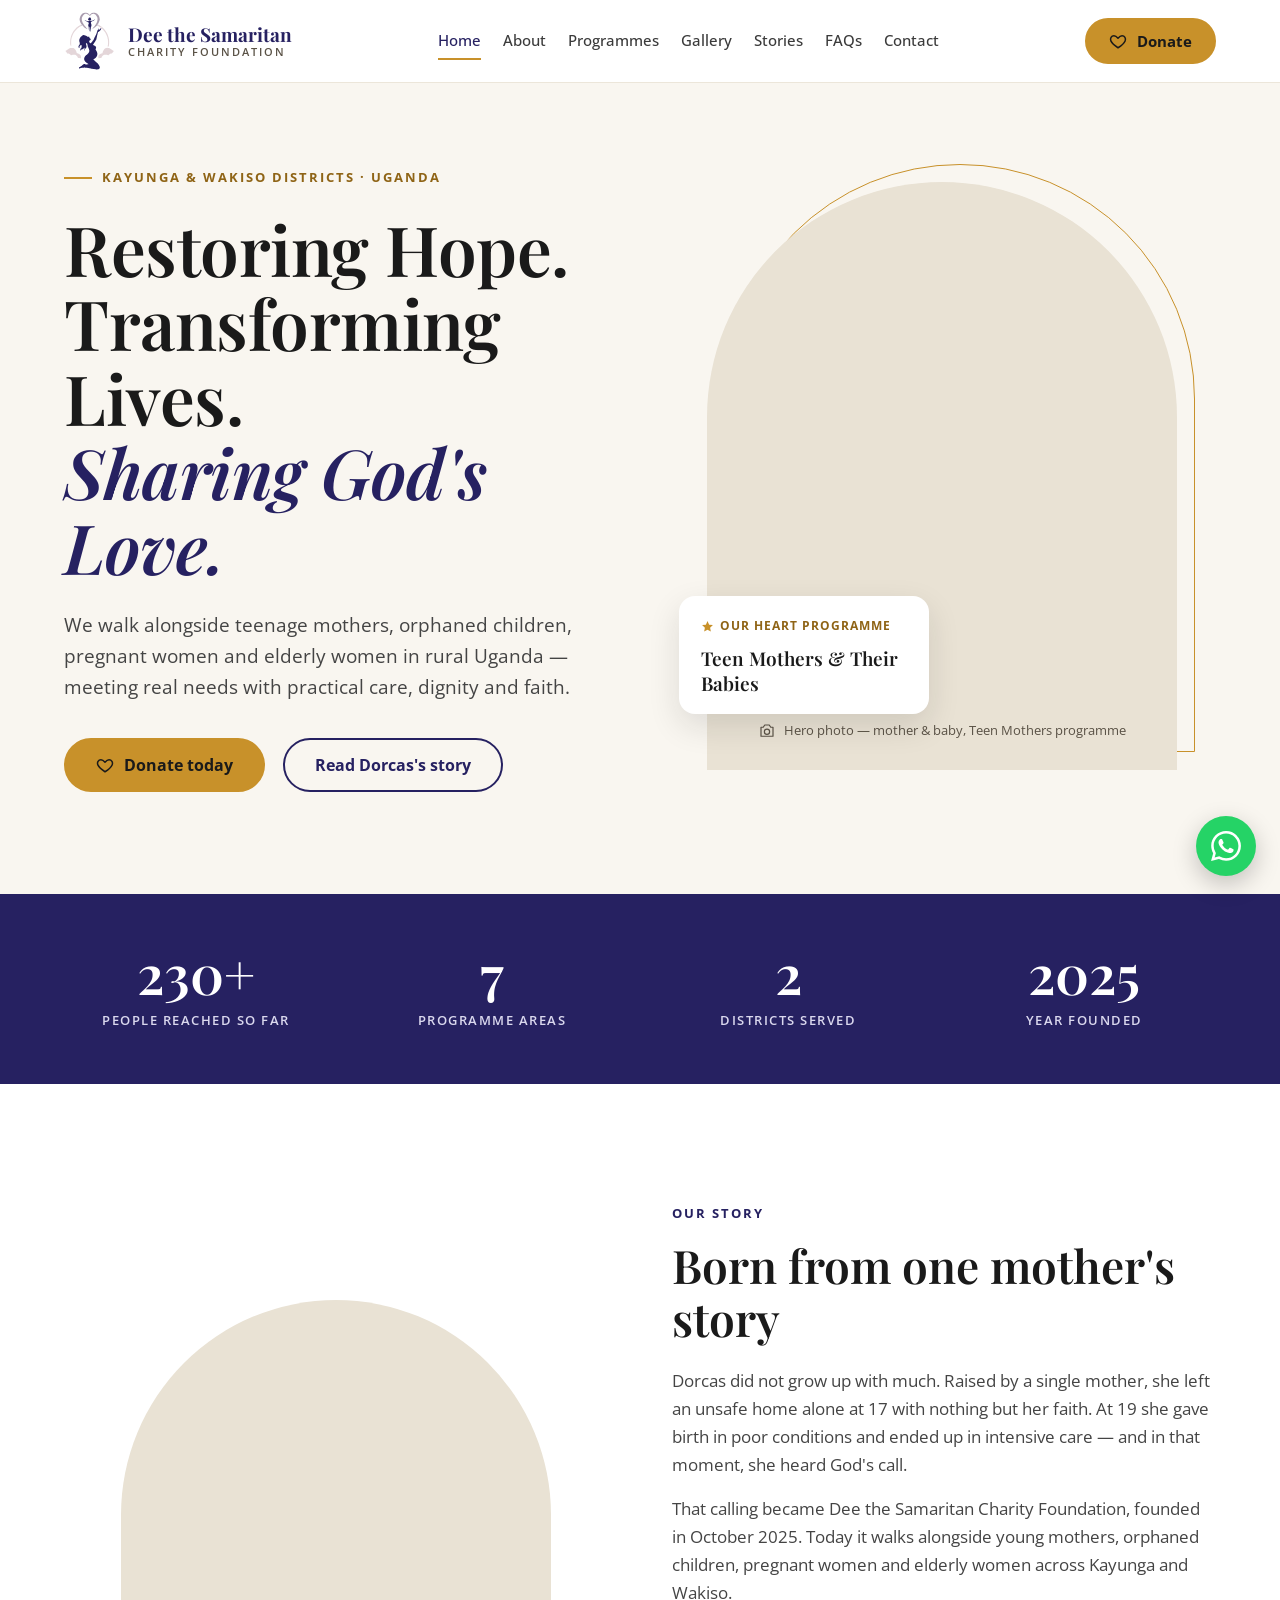
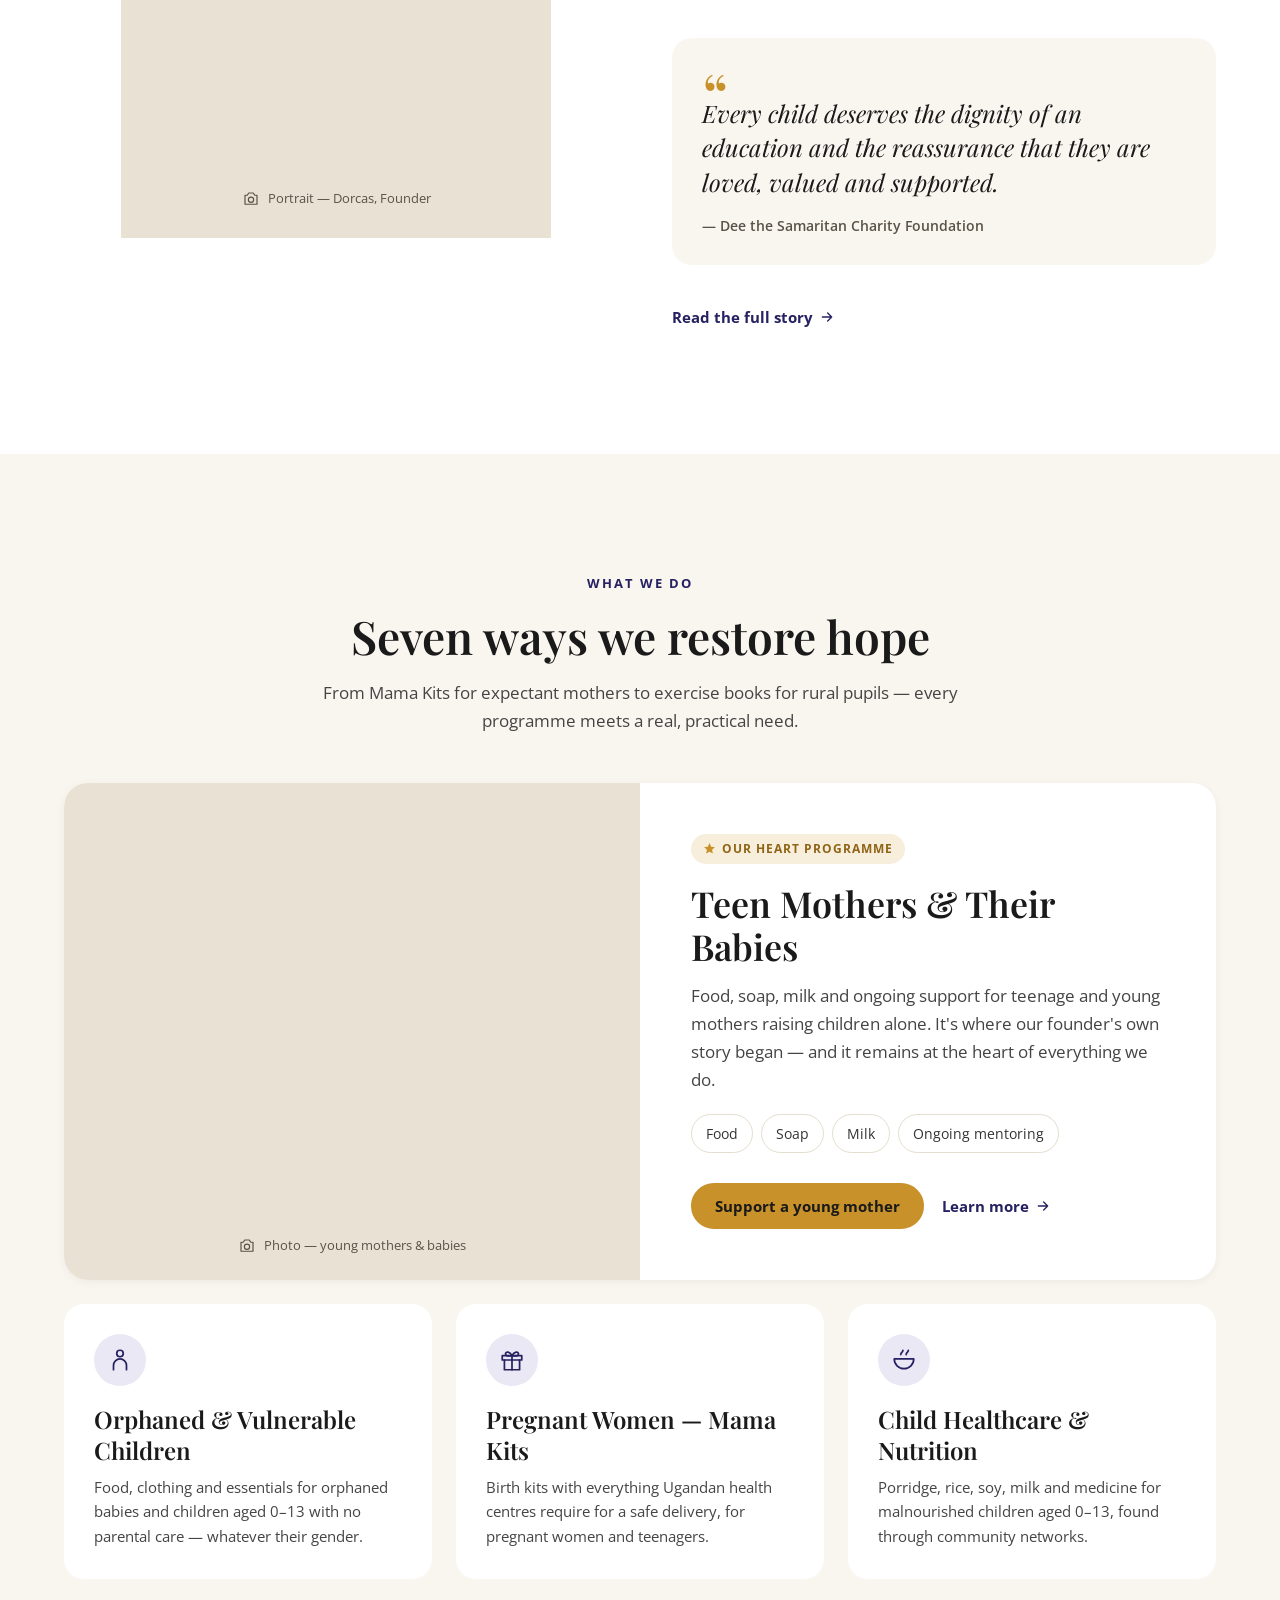
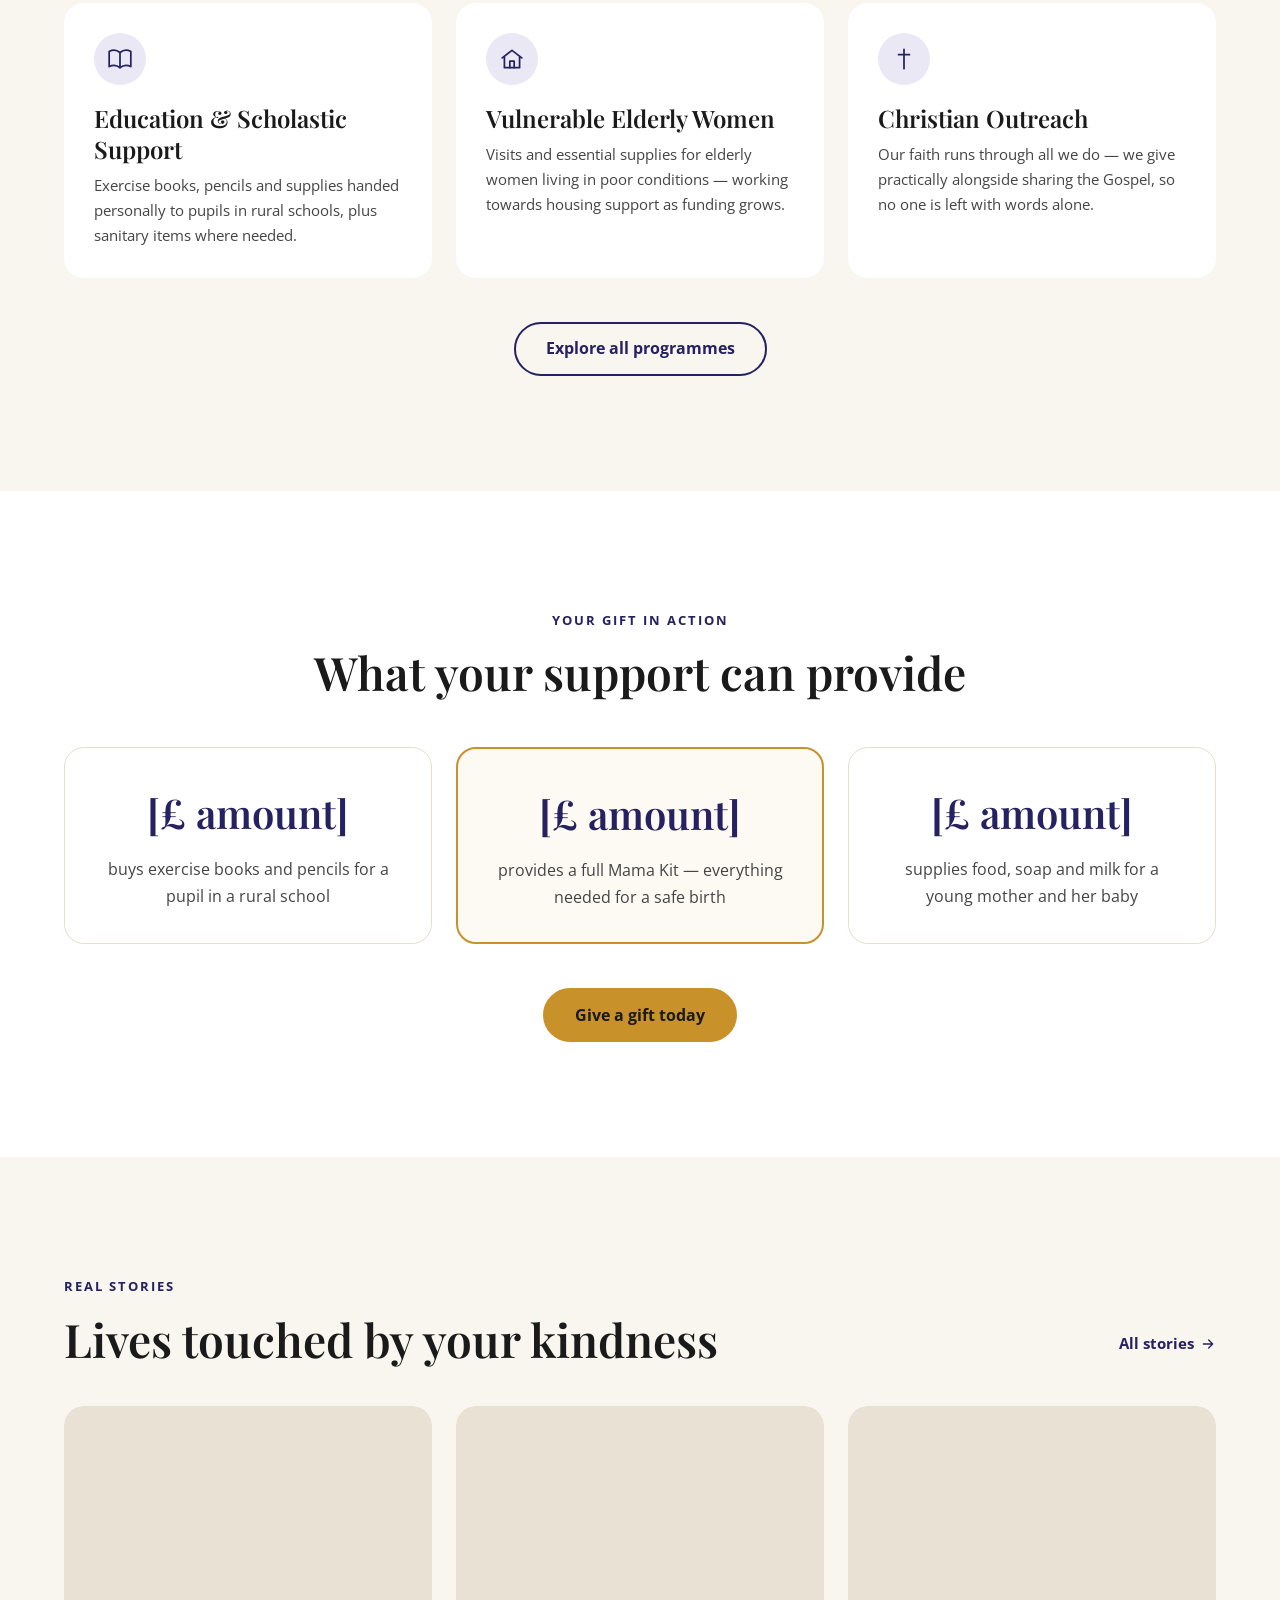
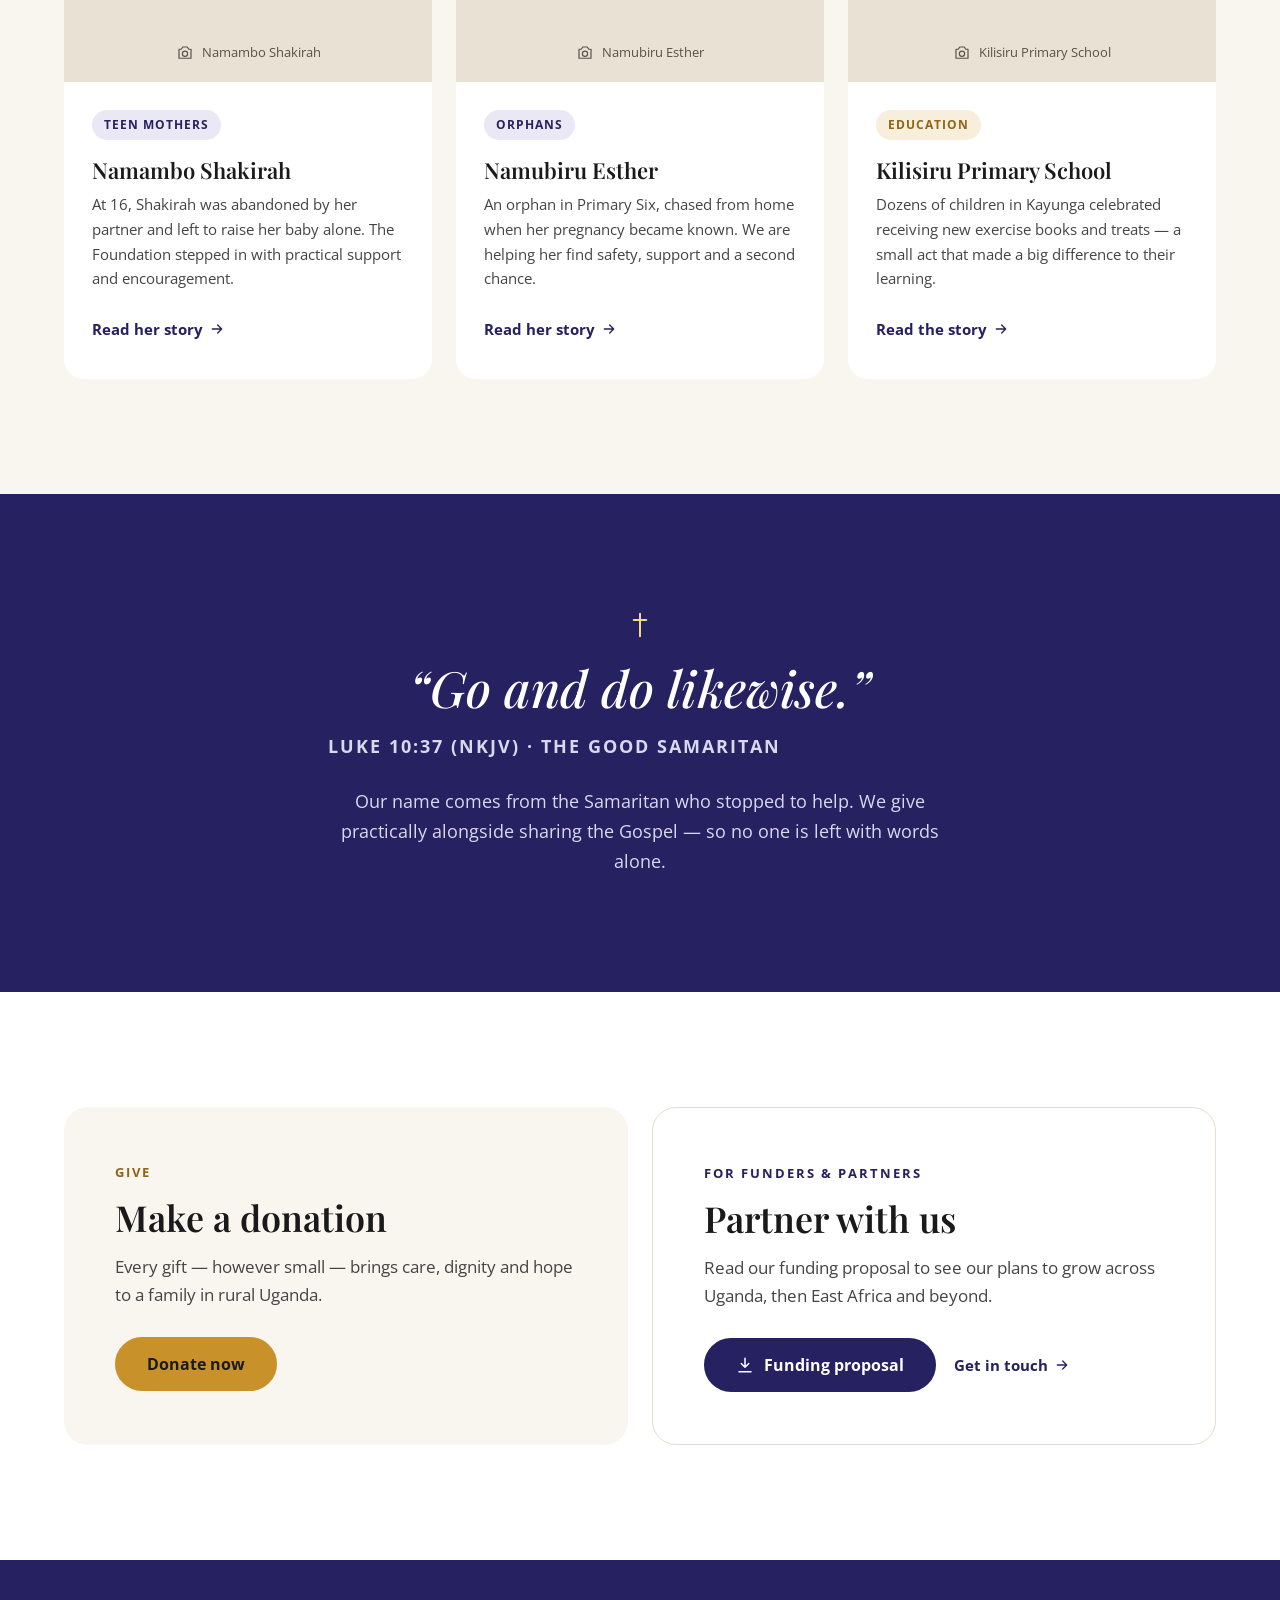
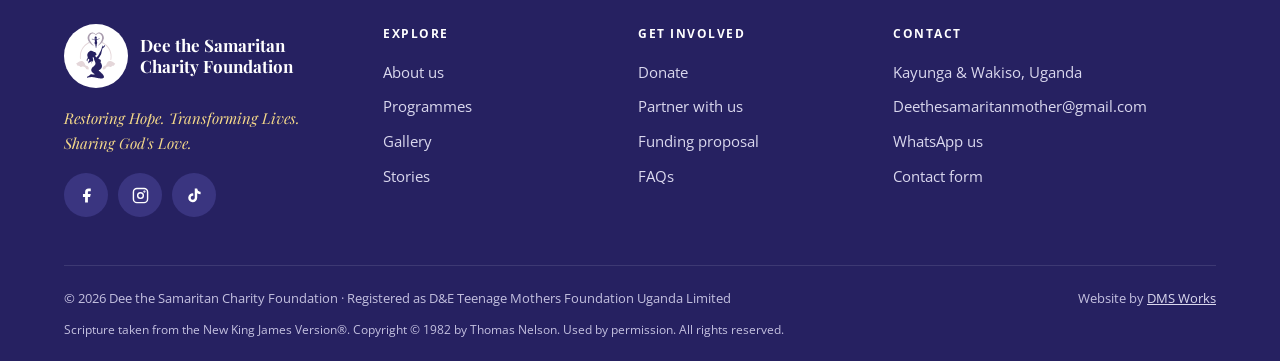
==== index.html @ f59b5827 "Build DSCF website: 8 pages, indigo design system, logo and Netlify setup Pages: Home, About, Progra" ====
<!DOCTYPE html>
<html lang="en-GB">
<head>
  <meta charset="UTF-8">
  <meta name="viewport" content="width=device-width, initial-scale=1.0">
  <title>Dee the Samaritan Charity Foundation | Restoring Hope. Transforming Lives.</title>
  <meta name="description" content="Dee the Samaritan Charity Foundation supports teenage mothers, orphaned children, pregnant women and elderly women in Kayunga and Wakiso, Uganda. Donate today and help restore hope.">
  <meta name="theme-color" content="#262161">

  <!-- Social sharing -->
  <meta property="og:type" content="website">
  <meta property="og:site_name" content="Dee the Samaritan Charity Foundation">
  <meta property="og:title" content="Dee the Samaritan Charity Foundation | Restoring Hope. Transforming Lives.">
  <meta property="og:description" content="Dee the Samaritan Charity Foundation supports teenage mothers, orphaned children, pregnant women and elderly women in Kayunga and Wakiso, Uganda. Donate today and help restore hope.">
  <meta property="og:image" content="assets/images/og-image.jpg">
  <meta name="twitter:card" content="summary_large_image">

  <link rel="icon" href="assets/images/favicon.svg" type="image/svg+xml">
  <link rel="icon" href="assets/images/favicon-32.png" sizes="32x32" type="image/png">
  <link rel="apple-touch-icon" href="assets/images/apple-touch-icon.png">

  <link rel="preconnect" href="https://fonts.googleapis.com">
  <link rel="preconnect" href="https://fonts.gstatic.com" crossorigin>
  <link rel="stylesheet" href="https://fonts.googleapis.com/css2?family=Open+Sans:wght@400;500;600;700&family=Playfair+Display:ital,wght@0,500;0,600;0,700;1,500;1,600&display=swap">
  <link rel="stylesheet" href="css/style.css">
  <script src="js/main.js" defer></script>
</head>
<body>

  <a class="skip-link" href="#main">Skip to content</a>

  <!-- ══ HEADER ══════════════════════════════════════════════ -->
  <header class="site-header">
    <nav class="nav" aria-label="Main">
      <a href="index.html" class="nav__logo">
        <img src="assets/images/logo-mark.svg" alt="" width="52" height="58">
        <span class="nav__logo-text">
          <span class="nav__logo-name">Dee the Samaritan</span>
          <span class="nav__logo-sub">Charity Foundation</span>
        </span>
      </a>
      <div class="nav__links">
        <a href="index.html" class="active" aria-current="page">Home</a>
        <a href="about.html">About</a>
        <a href="programmes.html">Programmes</a>
        <a href="gallery.html">Gallery</a>
        <a href="testimonials.html">Stories</a>
        <a href="faqs.html">FAQs</a>
        <a href="contact.html">Contact</a>
      </div>
      <div class="nav__actions">
        <a href="support-us.html" class="btn btn--gold nav__cta"><svg viewBox="0 0 24 24" fill="none" stroke="currentColor" stroke-width="2" stroke-linecap="round" stroke-linejoin="round" aria-hidden="true"><path d="M12 21s-7.5-4.6-9.5-9.1C1.1 8.6 3.2 5 6.6 5c2.1 0 3.6 1.2 5.4 3.2C13.8 6.2 15.3 5 17.4 5c3.4 0 5.5 3.6 4.1 6.9C19.5 16.4 12 21 12 21z"/></svg>Donate</a>
        <button class="nav__burger" type="button" aria-label="Open menu" aria-expanded="false" aria-controls="mobile-menu">
          <span></span><span></span><span></span>
        </button>
      </div>
    </nav>
    <nav class="nav__mobile" id="mobile-menu" aria-label="Mobile">
    <a href="index.html" class="active" aria-current="page">Home</a>
    <a href="about.html">About</a>
    <a href="programmes.html">Programmes</a>
    <a href="gallery.html">Gallery</a>
    <a href="testimonials.html">Stories</a>
    <a href="faqs.html">FAQs</a>
    <a href="contact.html">Contact</a>
    <a href="support-us.html" class="btn btn--gold btn--block">Donate now</a>
    </nav>
  </header>

  <main id="main">

    <!-- ══ HERO ════════════════════════════════════════════════ -->
    <section class="hero">
      <div class="container split">
        <div class="split__text">
          <span class="eyebrow eyebrow--gold"><span class="eyebrow__rule"></span>Kayunga &amp; Wakiso Districts · Uganda</span>
          <h1>Restoring Hope.<br>Transforming Lives.<br><em>Sharing God's Love.</em></h1>
          <p class="lead">We walk alongside teenage mothers, orphaned children, pregnant women and elderly women in rural Uganda — meeting real needs with practical care, dignity and faith.</p>
          <div class="btn-row">
            <a href="support-us.html#donate" class="btn btn--gold"><svg viewBox="0 0 24 24" fill="none" stroke="currentColor" stroke-width="2" stroke-linecap="round" stroke-linejoin="round" aria-hidden="true"><path d="M12 21s-7.5-4.6-9.5-9.1C1.1 8.6 3.2 5 6.6 5c2.1 0 3.6 1.2 5.4 3.2C13.8 6.2 15.3 5 17.4 5c3.4 0 5.5 3.6 4.1 6.9C19.5 16.4 12 21 12 21z"/></svg>Donate today</a>
            <a href="about.html" class="btn btn--outline">Read Dorcas's story</a>
          </div>
        </div>
        <div class="split__media">
          <div class="hero__media">
            <div class="arch-frame">
              <div class="photo photo--arch" role="img" aria-label="Photo placeholder: Hero photo — mother &amp; baby, Teen Mothers programme"><span class="photo__label"><svg viewBox="0 0 24 24" fill="none" stroke="currentColor" stroke-width="1.6" stroke-linecap="round" stroke-linejoin="round" aria-hidden="true"><path d="M4 7h3l2-3h6l2 3h3v12H4z"/><circle cx="12" cy="13" r="3.5"/></svg>Hero photo — mother &amp; baby, Teen Mothers programme</span></div>
            </div>
            <div class="hero__badge">
              <span class="tag tag--gold" style="background: none; padding: 0"><svg viewBox="0 0 24 24" fill="#C8912A" aria-hidden="true"><path d="M12 2l3 6.6 7 .8-5.2 4.8 1.4 7L12 17.8 5.8 21.2l1.4-7L2 9.4l7-.8z"/></svg>Our heart programme</span>
              <p>Teen Mothers &amp; Their Babies</p>
            </div>
          </div>
        </div>
      </div>
    </section>

    <!-- ══ IMPACT STATS ═════════════════════════════════════════ -->
    <section class="stats" aria-label="Our impact">
      <div class="container stats__grid">
        <div><div class="stat__number">230+</div><div class="stat__label">People reached so far</div></div>
        <div><div class="stat__number">7</div><div class="stat__label">Programme areas</div></div>
        <div><div class="stat__number">2</div><div class="stat__label">Districts served</div></div>
        <div><div class="stat__number">2025</div><div class="stat__label">Year founded</div></div>
      </div>
    </section>

    <!-- ══ FOUNDER STORY TEASER ═════════════════════════════════ -->
    <section class="section">
      <div class="container split">
        <div class="split__media reveal">
          <div class="photo photo--arch" style="max-width: 430px" role="img" aria-label="Photo placeholder: Portrait — Dorcas, Founder"><span class="photo__label"><svg viewBox="0 0 24 24" fill="none" stroke="currentColor" stroke-width="1.6" stroke-linecap="round" stroke-linejoin="round" aria-hidden="true"><path d="M4 7h3l2-3h6l2 3h3v12H4z"/><circle cx="12" cy="13" r="3.5"/></svg>Portrait — Dorcas, Founder</span></div>
        </div>
        <div class="split__text">
          <span class="eyebrow">Our story</span>
          <h2>Born from one mother's story</h2>
          <p>Dorcas did not grow up with much. Raised by a single mother, she left an unsafe home alone at 17 with nothing but her faith. At 19 she gave birth in poor conditions and ended up in intensive care — and in that moment, she heard God's call.</p>
          <p>That calling became Dee the Samaritan Charity Foundation, founded in October 2025. Today it walks alongside young mothers, orphaned children, pregnant women and elderly women across Kayunga and Wakiso.</p>
          <figure class="pull-quote">
            <blockquote>Every child deserves the dignity of an education and the reassurance that they are loved, valued and supported.</blockquote>
            <figcaption>— Dee the Samaritan Charity Foundation</figcaption>
          </figure>
          <a href="about.html" class="link-arrow">Read the full story <svg viewBox="0 0 24 24" fill="none" stroke="currentColor" stroke-width="2" stroke-linecap="round" stroke-linejoin="round" aria-hidden="true"><path d="M5 12h14M13 6l6 6-6 6"/></svg></a>
        </div>
      </div>
    </section>

    <!-- ══ PROGRAMMES ═══════════════════════════════════════════ -->
    <section class="section section--cream">
      <div class="container">
        <div class="section__header reveal">
          <span class="eyebrow">What we do</span>
          <h2>Seven ways we restore hope</h2>
          <p>From Mama Kits for expectant mothers to exercise books for rural pupils — every programme meets a real, practical need.</p>
        </div>

        <div class="feature reveal">
          <div class="photo " role="img" aria-label="Photo placeholder: young mothers with their babies"><span class="photo__label"><svg viewBox="0 0 24 24" fill="none" stroke="currentColor" stroke-width="1.6" stroke-linecap="round" stroke-linejoin="round" aria-hidden="true"><path d="M4 7h3l2-3h6l2 3h3v12H4z"/><circle cx="12" cy="13" r="3.5"/></svg>Photo — young mothers &amp; babies</span></div>
          <div class="feature__body">
            <span class="tag tag--gold"><svg viewBox="0 0 24 24" fill="#C8912A" aria-hidden="true"><path d="M12 2l3 6.6 7 .8-5.2 4.8 1.4 7L12 17.8 5.8 21.2l1.4-7L2 9.4l7-.8z"/></svg>Our heart programme</span>
            <h3>Teen Mothers &amp; Their Babies</h3>
            <p>Food, soap, milk and ongoing support for teenage and young mothers raising children alone. It's where our founder's own story began — and it remains at the heart of everything we do.</p>
            <div class="chips">
              <span class="chip">Food</span><span class="chip">Soap</span><span class="chip">Milk</span><span class="chip">Ongoing mentoring</span>
            </div>
            <div class="btn-row">
              <a href="support-us.html#donate" class="btn btn--gold btn--sm">Support a young mother</a>
              <a href="programmes.html#teen-mothers" class="link-arrow">Learn more <svg viewBox="0 0 24 24" fill="none" stroke="currentColor" stroke-width="2" stroke-linecap="round" stroke-linejoin="round" aria-hidden="true"><path d="M5 12h14M13 6l6 6-6 6"/></svg></a>
            </div>
          </div>
        </div>

        <div class="grid mt-24">
          <a href="programmes.html#orphans" class="card reveal" style="text-decoration: none; color: inherit">
            <span class="icon-circle"><svg viewBox="0 0 24 24" fill="none" stroke="currentColor" stroke-width="1.6" stroke-linecap="round" stroke-linejoin="round" aria-hidden="true"><circle cx="12" cy="6" r="3"/><path d="M6 21v-4a6 6 0 0 1 12 0v4"/></svg></span>
            <h3>Orphaned &amp; Vulnerable Children</h3>
            <p>Food, clothing and essentials for orphaned babies and children aged 0–13 with no parental care — whatever their gender.</p>
          </a>
          <a href="programmes.html#mama-kits" class="card reveal" style="text-decoration: none; color: inherit">
            <span class="icon-circle"><svg viewBox="0 0 24 24" fill="none" stroke="currentColor" stroke-width="1.6" stroke-linecap="round" stroke-linejoin="round" aria-hidden="true"><path d="M3 8h18v4H3z"/><path d="M5 12v9h14v-9"/><path d="M12 8v13"/><path d="M12 8c-2-4-6-4-6-1.5S10 8 12 8zM12 8c2-4 6-4 6-1.5S14 8 12 8z"/></svg></span>
            <h3>Pregnant Women — Mama Kits</h3>
            <p>Birth kits with everything Ugandan health centres require for a safe delivery, for pregnant women and teenagers.</p>
          </a>
          <a href="programmes.html#healthcare" class="card reveal" style="text-decoration: none; color: inherit">
            <span class="icon-circle"><svg viewBox="0 0 24 24" fill="none" stroke="currentColor" stroke-width="1.6" stroke-linecap="round" stroke-linejoin="round" aria-hidden="true"><path d="M3 11h18a9 9 0 0 1-18 0z"/><path d="M9 7c0-2 2-2 2-4M14 7c0-2 2-2 2-4"/></svg></span>
            <h3>Child Healthcare &amp; Nutrition</h3>
            <p>Porridge, rice, soy, milk and medicine for malnourished children aged 0–13, found through community networks.</p>
          </a>
          <a href="programmes.html#education" class="card reveal" style="text-decoration: none; color: inherit">
            <span class="icon-circle"><svg viewBox="0 0 24 24" fill="none" stroke="currentColor" stroke-width="1.6" stroke-linecap="round" stroke-linejoin="round" aria-hidden="true"><path d="M2 5c3-1.5 7-1.5 10 1 3-2.5 7-2.5 10-1v14c-3-1.5-7-1.5-10 1-3-2.5-7-2.5-10-1z"/><path d="M12 6v14"/></svg></span>
            <h3>Education &amp; Scholastic Support</h3>
            <p>Exercise books, pencils and supplies handed personally to pupils in rural schools, plus sanitary items where needed.</p>
          </a>
          <a href="programmes.html#elderly" class="card reveal" style="text-decoration: none; color: inherit">
            <span class="icon-circle"><svg viewBox="0 0 24 24" fill="none" stroke="currentColor" stroke-width="1.6" stroke-linecap="round" stroke-linejoin="round" aria-hidden="true"><path d="M3 11l9-7 9 7"/><path d="M5 10v10h14V10"/><path d="M10 20v-6h4v6"/></svg></span>
            <h3>Vulnerable Elderly Women</h3>
            <p>Visits and essential supplies for elderly women living in poor conditions — working towards housing support as funding grows.</p>
          </a>
          <a href="programmes.html#outreach" class="card reveal" style="text-decoration: none; color: inherit">
            <span class="icon-circle"><svg viewBox="0 0 24 24" fill="none" stroke="currentColor" stroke-width="1.6" stroke-linecap="round" stroke-linejoin="round" aria-hidden="true"><path d="M12 3v18M7 8h10"/></svg></span>
            <h3>Christian Outreach</h3>
            <p>Our faith runs through all we do — we give practically alongside sharing the Gospel, so no one is left with words alone.</p>
          </a>
        </div>
        <div class="text-center mt-44">
          <a href="programmes.html" class="btn btn--outline">Explore all programmes</a>
        </div>
      </div>
    </section>

    <!-- ══ WHAT YOUR GIFT PROVIDES ══════════════════════════════ -->
    <section class="section">
      <div class="container">
        <div class="section__header reveal">
          <span class="eyebrow">Your gift in action</span>
          <h2>What your support can provide</h2>
        </div>
        <!-- TODO: gift amounts to be confirmed by Dorcas -->
        <div class="grid">
          <div class="gift reveal"><div class="gift__amount">[£ amount]</div><p>buys exercise books and pencils for a pupil in a rural school</p></div>
          <div class="gift gift--highlight reveal"><div class="gift__amount">[£ amount]</div><p>provides a full Mama Kit — everything needed for a safe birth</p></div>
          <div class="gift reveal"><div class="gift__amount">[£ amount]</div><p>supplies food, soap and milk for a young mother and her baby</p></div>
        </div>
        <div class="text-center mt-44">
          <a href="support-us.html#donate" class="btn btn--gold">Give a gift today</a>
        </div>
      </div>
    </section>

    <!-- ══ STORIES ══════════════════════════════════════════════ -->
    <section class="section section--cream">
      <div class="container">
        <div class="section__header section__header--split reveal">
          <div>
            <span class="eyebrow">Real stories</span>
            <h2 style="margin-top: 14px">Lives touched by your kindness</h2>
          </div>
          <a href="testimonials.html" class="link-arrow">All stories <svg viewBox="0 0 24 24" fill="none" stroke="currentColor" stroke-width="2" stroke-linecap="round" stroke-linejoin="round" aria-hidden="true"><path d="M5 12h14M13 6l6 6-6 6"/></svg></a>
        </div>
        <div class="grid">
          <article class="story-card reveal">
            <div class="photo photo--landscape" role="img" aria-label="Photo placeholder: Namambo Shakirah"><span class="photo__label"><svg viewBox="0 0 24 24" fill="none" stroke="currentColor" stroke-width="1.6" stroke-linecap="round" stroke-linejoin="round" aria-hidden="true"><path d="M4 7h3l2-3h6l2 3h3v12H4z"/><circle cx="12" cy="13" r="3.5"/></svg>Namambo Shakirah</span></div>
            <div class="story-card__body">
              <span><span class="tag">Teen Mothers</span></span>
              <h3>Namambo Shakirah</h3>
              <p>At 16, Shakirah was abandoned by her partner and left to raise her baby alone. The Foundation stepped in with practical support and encouragement.</p>
              <a href="testimonials.html#shakirah" class="link-arrow">Read her story <svg viewBox="0 0 24 24" fill="none" stroke="currentColor" stroke-width="2" stroke-linecap="round" stroke-linejoin="round" aria-hidden="true"><path d="M5 12h14M13 6l6 6-6 6"/></svg></a>
            </div>
          </article>
          <article class="story-card reveal">
            <div class="photo photo--landscape" role="img" aria-label="Photo placeholder: Namubiru Esther"><span class="photo__label"><svg viewBox="0 0 24 24" fill="none" stroke="currentColor" stroke-width="1.6" stroke-linecap="round" stroke-linejoin="round" aria-hidden="true"><path d="M4 7h3l2-3h6l2 3h3v12H4z"/><circle cx="12" cy="13" r="3.5"/></svg>Namubiru Esther</span></div>
            <div class="story-card__body">
              <span><span class="tag">Orphans</span></span>
              <h3>Namubiru Esther</h3>
              <p>An orphan in Primary Six, chased from home when her pregnancy became known. We are helping her find safety, support and a second chance.</p>
              <a href="testimonials.html#esther" class="link-arrow">Read her story <svg viewBox="0 0 24 24" fill="none" stroke="currentColor" stroke-width="2" stroke-linecap="round" stroke-linejoin="round" aria-hidden="true"><path d="M5 12h14M13 6l6 6-6 6"/></svg></a>
            </div>
          </article>
          <article class="story-card reveal">
            <div class="photo photo--landscape" role="img" aria-label="Photo placeholder: Kilisiru Primary School"><span class="photo__label"><svg viewBox="0 0 24 24" fill="none" stroke="currentColor" stroke-width="1.6" stroke-linecap="round" stroke-linejoin="round" aria-hidden="true"><path d="M4 7h3l2-3h6l2 3h3v12H4z"/><circle cx="12" cy="13" r="3.5"/></svg>Kilisiru Primary School</span></div>
            <div class="story-card__body">
              <span><span class="tag tag--gold">Education</span></span>
              <h3>Kilisiru Primary School</h3>
              <p>Dozens of children in Kayunga celebrated receiving new exercise books and treats — a small act that made a big difference to their learning.</p>
              <a href="testimonials.html#kilisiru" class="link-arrow">Read the story <svg viewBox="0 0 24 24" fill="none" stroke="currentColor" stroke-width="2" stroke-linecap="round" stroke-linejoin="round" aria-hidden="true"><path d="M5 12h14M13 6l6 6-6 6"/></svg></a>
            </div>
          </article>
        </div>
      </div>
    </section>

    <!-- ══ SCRIPTURE ════════════════════════════════════════════ -->
    <section class="section section--brand">
      <div class="container container--narrow scripture">
        <span class="scripture__icon"><svg width="30" height="30" viewBox="0 0 24 24" fill="none" stroke="currentColor" stroke-width="1.6" stroke-linecap="round" stroke-linejoin="round" aria-hidden="true"><path d="M12 3v18M7 8h10"/></svg></span>
        <blockquote>“Go and do likewise.”</blockquote>
        <p class="scripture__ref" style="margin: 0">Luke 10:37 (NKJV) · The Good Samaritan</p>
        <p>Our name comes from the Samaritan who stopped to help. We give practically alongside sharing the Gospel — so no one is left with words alone.</p>
      </div>
    </section>

    <!-- ══ GET INVOLVED ═════════════════════════════════════════ -->
    
    <section class="section">
      <div class="container grid grid--lg">
        <div class="card card--cream card--lg reveal">
          <span class="eyebrow eyebrow--gold">Give</span>
          <h2>Make a donation</h2>
          <p>Every gift — however small — brings care, dignity and hope to a family in rural Uganda.</p>
          <a href="support-us.html#donate" class="btn btn--gold">Donate now</a>
        </div>
        <div class="card card--bordered card--lg reveal">
          <span class="eyebrow">For funders &amp; partners</span>
          <h2>Partner with us</h2>
          <p>Read our funding proposal to see our plans to grow across Uganda, then East Africa and beyond.</p>
          <div class="btn-row">
            <a href="support-us.html#proposal" class="btn btn--brand"><svg viewBox="0 0 24 24" fill="none" stroke="currentColor" stroke-width="2" stroke-linecap="round" stroke-linejoin="round" aria-hidden="true"><path d="M12 3v12M7 10l5 5 5-5M4 21h16"/></svg>Funding proposal</a>
            <a href="contact.html" class="link-arrow">Get in touch <svg viewBox="0 0 24 24" fill="none" stroke="currentColor" stroke-width="2" stroke-linecap="round" stroke-linejoin="round" aria-hidden="true"><path d="M5 12h14M13 6l6 6-6 6"/></svg></a>
          </div>
        </div>
      </div>
    </section>


  </main>

  <!-- ══ FOOTER ══════════════════════════════════════════════ -->
  <footer class="site-footer">
    <div class="container">
      <div class="footer__grid">
        <div>
          <a href="index.html" class="footer__logo">
            <span class="footer__logo-mark"><img src="assets/images/logo-mark.svg" alt="" width="42" height="47"></span>
            <span class="footer__logo-name">Dee the Samaritan<br>Charity Foundation</span>
          </a>
          <p class="footer__tagline">Restoring Hope. Transforming Lives. Sharing God's Love.</p>
          <div class="socials"><a href="https://www.facebook.com/share/p/1GWpbdsyn7/" target="_blank" rel="noopener" aria-label="Facebook"><svg viewBox="0 0 24 24" fill="currentColor" aria-hidden="true"><path d="M18 2h-3a5 5 0 0 0-5 5v3H7v4h3v8h4v-8h3l1-4h-4V7a1 1 0 0 1 1-1h3z"/></svg></a><a href="https://www.instagram.com/reel/DWzCrl8jUVh/" target="_blank" rel="noopener" aria-label="Instagram"><svg viewBox="0 0 24 24" fill="none" stroke="currentColor" stroke-width="2" aria-hidden="true"><rect x="2" y="2" width="20" height="20" rx="5"/><circle cx="12" cy="12" r="4"/><circle cx="17.5" cy="6.5" r="0.6" fill="currentColor"/></svg></a><a href="https://vm.tiktok.com/ZN8a1FSNU/" target="_blank" rel="noopener" aria-label="TikTok"><svg viewBox="0 0 24 24" fill="currentColor" aria-hidden="true"><path d="M19.59 6.69a4.83 4.83 0 0 1-3.77-4.25V2h-3.45v13.67a2.89 2.89 0 1 1-2.88-3.39c.28 0 .54.04.79.1V9.01a6.34 6.34 0 1 0 5.54 6.29V8.69a8.18 8.18 0 0 0 4.78 1.52V6.76a4.85 4.85 0 0 1-1.01-.07z"/></svg></a></div>
        </div>
        <nav aria-label="Footer — explore">
          <p class="footer__heading">Explore</p>
          <div class="footer__links">
            <a href="about.html">About us</a>
            <a href="programmes.html">Programmes</a>
            <a href="gallery.html">Gallery</a>
            <a href="testimonials.html">Stories</a>
          </div>
        </nav>
        <nav aria-label="Footer — get involved">
          <p class="footer__heading">Get involved</p>
          <div class="footer__links">
            <a href="support-us.html#donate">Donate</a>
            <a href="support-us.html#partner">Partner with us</a>
            <a href="support-us.html#proposal">Funding proposal</a>
            <a href="faqs.html">FAQs</a>
          </div>
        </nav>
        <div>
          <p class="footer__heading">Contact</p>
          <div class="footer__links">
            <span>Kayunga &amp; Wakiso, Uganda</span>
            <a href="mailto:Deethesamaritanmother@gmail.com">Deethesamaritanmother@gmail.com</a>
            <a href="https://wa.me/256XXXXXXXXX" target="_blank" rel="noopener">WhatsApp us</a>
            <a href="contact.html">Contact form</a>
          </div>
        </div>
      </div>
      <div class="footer__bottom">
        <span>&copy; <span data-year>2026</span> Dee the Samaritan Charity Foundation · Registered as D&amp;E Teenage Mothers Foundation Uganda Limited</span>
        <span>Website by <a href="https://dmsworks.co.uk" target="_blank" rel="noopener">DMS Works</a></span>
        <span class="footer__scripture">Scripture taken from the New King James Version®. Copyright © 1982 by Thomas Nelson. Used by permission. All rights reserved.</span>
      </div>
    </div>
  </footer>

  <!-- ── WHATSAPP FLOAT ──────────────────────────────────────── -->
  <a href="https://wa.me/256XXXXXXXXX" class="whatsapp-float" target="_blank" rel="noopener" aria-label="Chat with us on WhatsApp">
    <svg viewBox="0 0 24 24" aria-hidden="true"><path d="M17.47 14.38c-.3-.15-1.76-.87-2.03-.97-.27-.1-.47-.15-.67.15-.2.3-.77.97-.94 1.16-.17.2-.35.22-.64.08-.3-.15-1.26-.46-2.39-1.48-.88-.79-1.48-1.76-1.65-2.06-.17-.3-.02-.46.13-.6.13-.14.3-.35.45-.52.15-.18.2-.3.3-.5.1-.2.05-.37-.03-.52-.07-.15-.67-1.61-.92-2.2-.24-.58-.49-.5-.67-.51h-.57c-.2 0-.52.07-.79.37-.27.3-1.04 1.02-1.04 2.48s1.07 2.88 1.21 3.07c.15.2 2.1 3.2 5.08 4.49.71.31 1.26.49 1.7.63.71.22 1.36.19 1.87.12.57-.09 1.76-.72 2-1.41.25-.7.25-1.29.17-1.41-.07-.13-.27-.2-.57-.35M12.05 21.79h-.01a9.87 9.87 0 0 1-5.03-1.38l-.36-.21-3.74.98 1-3.65-.24-.37a9.86 9.86 0 0 1-1.51-5.26c0-5.45 4.44-9.88 9.89-9.88 2.64 0 5.12 1.03 6.99 2.9a9.82 9.82 0 0 1 2.89 6.99c0 5.45-4.44 9.88-9.88 9.88m8.41-18.3A11.82 11.82 0 0 0 12.05 0C5.5 0 .16 5.34.16 11.89c0 2.1.55 4.14 1.59 5.95L.06 24l6.3-1.65a11.88 11.88 0 0 0 5.68 1.45h.01c6.55 0 11.89-5.34 11.89-11.89a11.82 11.82 0 0 0-3.48-8.41z"/></svg>
  </a>

</body>
</html>
---- css/style.css ----
/* ============================================================
   DEE THE SAMARITAN CHARITY FOUNDATION
   Main Stylesheet — DMS Works  ·  v2 (indigo, approved mockup)
   ============================================================ */

/* ── TOKENS ───────────────────────────────────────────────── */
:root {
  /* Brand — indigo taken from the DSCF logo */
  --brand:          #262161;
  --brand-dark:     #1A1747;
  --brand-tint:     #EAE8F4;   /* icon circles, tags */
  --brand-soft:     #DAD8EE;   /* body text on indigo */
  --brand-line:     #3D3973;   /* rules on indigo */
  --brand-raised:   #3A3580;   /* social buttons on indigo */

  --cream:          #F9F6F0;
  --cream-deep:     #E9E2D4;   /* photo placeholders */
  --line:           #E5DED0;
  --white:          #FFFFFF;

  --gold:           #C8912A;   /* fills, rules, outlines — never small text */
  --gold-text:      #8F6416;   /* gold for text on light backgrounds */
  --gold-light:     #F5D98A;   /* gold for text on indigo */
  --gold-tint:      #F7EEDC;
  --gold-hover:     #B5801F;

  --charcoal:       #1A1A1A;
  --text:           #444444;
  --text-strong:    #333333;
  --text-muted:     #5A5246;

  --whatsapp:       #25D366;

  /* Type */
  --font-heading:   'Playfair Display', Georgia, serif;
  --font-body:      'Open Sans', Arial, sans-serif;

  /* Layout */
  --max-width:      1200px;
  --gutter:         24px;
  --section-pad:    clamp(64px, 9vw, 120px);
  --radius-sm:      14px;
  --radius:         20px;
  --radius-lg:      24px;
  --arch:           50% 50% 0 0 / 40% 40% 0 0;   /* arch for 4:5 photos */

  --shadow-sm:      0 2px 10px rgba(26, 26, 26, 0.05);
  --shadow-md:      0 12px 32px rgba(26, 26, 26, 0.12);
  --transition:     0.25s ease;
}

/* ── RESET & BASE ─────────────────────────────────────────── */
*, *::before, *::after { box-sizing: border-box; }
* { margin: 0; padding: 0; }

html { scroll-behavior: smooth; font-size: 16px; }
@media (prefers-reduced-motion: reduce) {
  html { scroll-behavior: auto; }
  *, *::before, *::after { transition: none !important; animation: none !important; }
}

body {
  font-family: var(--font-body);
  color: var(--charcoal);
  background: var(--white);
  line-height: 1.65;
  -webkit-font-smoothing: antialiased;
}

img { max-width: 100%; height: auto; display: block; }
a { color: var(--brand); }
a:hover { color: var(--brand-dark); }
ul { list-style: none; }
button { font: inherit; }

:focus-visible { outline: 3px solid var(--gold); outline-offset: 3px; border-radius: 4px; }

.skip-link {
  position: absolute; left: 16px; top: -60px; z-index: 2000;
  background: var(--brand); color: var(--white); padding: 12px 18px; border-radius: 8px;
  font-weight: 700; text-decoration: none;
}
.skip-link:focus { top: 12px; color: var(--white); }

.visually-hidden {
  position: absolute !important; width: 1px; height: 1px; overflow: hidden;
  clip: rect(0 0 0 0); white-space: nowrap;
}

/* ── TYPOGRAPHY ───────────────────────────────────────────── */
h1, h2, h3, h4 {
  font-family: var(--font-heading);
  font-weight: 600;
  line-height: 1.15;
  color: var(--charcoal);
}
h1 { font-size: clamp(38px, 5vw, 64px); line-height: 1.08; letter-spacing: -0.5px; }
h2 { font-size: clamp(32px, 3.6vw, 48px); }
h3 { font-size: clamp(21px, 2vw, 24px); line-height: 1.3; }
h1 em, h2 em { font-style: italic; color: var(--brand); }

p { color: var(--text); font-size: 17px; }
p + p { margin-top: 16px; }

.lead { font-size: 19px; color: var(--text); max-width: 640px; }

.eyebrow {
  display: inline-flex; align-items: center; gap: 10px;
  font-size: 13px; font-weight: 700; letter-spacing: 2px; text-transform: uppercase;
  color: var(--brand);
}
.eyebrow--gold { color: var(--gold-text); }
.eyebrow--light { color: var(--gold-light); }
.eyebrow__rule { width: 28px; height: 2px; background: var(--gold); flex-shrink: 0; }

.tbc {
  display: block; padding: 18px 22px; margin-top: 24px;
  border: 1px dashed #C9BFAD; border-radius: var(--radius-sm);
  font-size: 14px; color: var(--text-muted);
}

/* ── LAYOUT ───────────────────────────────────────────────── */
.container { max-width: var(--max-width); margin: 0 auto; padding: 0 var(--gutter); }
.container--narrow { max-width: 820px; }

.section { padding: var(--section-pad) 0; }
.section--cream { background: var(--cream); }
.section--brand { background: var(--brand); color: var(--white); }
.section--brand h2, .section--brand h3 { color: var(--white); }
.section--brand p { color: var(--brand-soft); }

.section__header { text-align: center; max-width: 680px; margin: 0 auto 48px; }
.section__header h2 { margin-top: 14px; }
.section__header p { margin-top: 16px; }
.section__header--split {
  display: flex; flex-wrap: wrap; align-items: flex-end; justify-content: space-between;
  gap: 20px; max-width: none; text-align: left; margin-bottom: 40px;
}

.split { display: flex; flex-wrap: wrap; align-items: center; gap: 64px; }
.split--top { align-items: flex-start; }
.split > * { flex: 1 1 420px; min-width: 0; }
.split__media { display: flex; justify-content: center; }
.split__text h2 { margin: 14px 0 22px; }

.grid { display: grid; gap: 24px; grid-template-columns: repeat(auto-fit, minmax(300px, 1fr)); }
.grid--sm { grid-template-columns: repeat(auto-fit, minmax(240px, 1fr)); }
.grid--lg { grid-template-columns: repeat(auto-fit, minmax(320px, 1fr)); }

.text-center { text-align: center; }
.mt-24 { margin-top: 24px; }
.mt-32 { margin-top: 32px; }
.mt-44 { margin-top: 44px; }

/* ── BUTTONS ──────────────────────────────────────────────── */
.btn {
  display: inline-flex; align-items: center; justify-content: center; gap: 10px;
  min-height: 54px; padding: 0 30px; border-radius: 999px;
  font-family: var(--font-body); font-size: 16px; font-weight: 700;
  text-decoration: none; border: 2px solid transparent; cursor: pointer;
  transition: background var(--transition), color var(--transition), border-color var(--transition), transform var(--transition);
}
.btn:hover { transform: translateY(-1px); }
.btn svg { width: 18px; height: 18px; flex-shrink: 0; }

/* Gold buttons use charcoal text — white on gold fails contrast */
.btn--gold { background: var(--gold); border-color: var(--gold); color: var(--charcoal); }
.btn--gold:hover { background: var(--gold-hover); border-color: var(--gold-hover); color: var(--charcoal); }

.btn--brand { background: var(--brand); border-color: var(--brand); color: var(--white); }
.btn--brand:hover { background: var(--brand-dark); border-color: var(--brand-dark); color: var(--white); }

.btn--outline { background: transparent; border-color: var(--brand); color: var(--brand); }
.btn--outline:hover { background: var(--brand); color: var(--white); }

.btn--sm { min-height: 46px; padding: 0 22px; font-size: 15px; }
.btn--block { display: flex; width: 100%; }

.btn-row { display: flex; flex-wrap: wrap; align-items: center; gap: 14px 18px; }

.link-arrow {
  display: inline-flex; align-items: center; gap: 6px; min-height: 44px;
  font-weight: 700; font-size: 15px; text-decoration: none;
}
.link-arrow svg { width: 16px; height: 16px; transition: transform var(--transition); }
.link-arrow:hover svg { transform: translateX(3px); }

/* ── HEADER / NAV ─────────────────────────────────────────── */
.site-header {
  position: sticky; top: 0; z-index: 1000;
  background: var(--white); border-bottom: 1px solid #ECE6DA;
  transition: box-shadow var(--transition);
}
.site-header.scrolled { box-shadow: 0 4px 18px rgba(26, 26, 26, 0.08); }

.nav {
  max-width: var(--max-width); margin: 0 auto; padding: 12px var(--gutter);
  display: flex; align-items: center; justify-content: space-between; gap: 24px;
}
.nav__logo { display: flex; align-items: center; gap: 12px; text-decoration: none; flex-shrink: 0; }
.nav__logo img { width: 52px; height: 58px; }
.nav__logo-text { display: flex; flex-direction: column; line-height: 1.15; }
.nav__logo-name { font-family: var(--font-heading); font-size: 19px; font-weight: 700; color: var(--brand); }
.nav__logo-sub { font-size: 11px; font-weight: 600; letter-spacing: 2px; text-transform: uppercase; color: var(--text-muted); }

.nav__links { display: flex; align-items: center; gap: 4px 22px; }
.nav__links a {
  padding: 6px 0; font-size: 15px; font-weight: 500; color: #3A3A3A; text-decoration: none;
  border-bottom: 2px solid transparent; transition: color var(--transition), border-color var(--transition);
}
.nav__links a:hover { color: var(--brand); }
.nav__links a.active, .nav__links a[aria-current="page"] { color: var(--brand); border-bottom-color: var(--gold); }

.nav__actions { display: flex; align-items: center; gap: 6px; }
.nav__cta { min-height: 46px; padding: 0 22px; font-size: 15px; }

.nav__burger {
  display: none; width: 44px; height: 44px; padding: 10px;
  flex-direction: column; justify-content: center; gap: 5px;
  background: none; border: none; cursor: pointer;
}
.nav__burger span {
  display: block; width: 24px; height: 2px; background: var(--charcoal); border-radius: 2px;
  transition: transform var(--transition), opacity var(--transition);
}

.nav__mobile {
  display: none; flex-direction: column;
  padding: 8px var(--gutter) 24px; border-top: 1px solid #F0EBE1; background: var(--white);
}
.nav__mobile.open { display: flex; }
.nav__mobile a {
  display: flex; align-items: center; min-height: 52px;
  font-size: 17px; font-weight: 600; color: var(--charcoal); text-decoration: none;
  border-bottom: 1px solid #F0EBE1;
}
.nav__mobile a[aria-current="page"], .nav__mobile a.active { color: var(--brand); }
.nav__mobile .btn { margin-top: 18px; border-bottom: none; color: var(--charcoal); }

/* ── HERO (home) ──────────────────────────────────────────── */
.hero { background: var(--cream); padding: clamp(40px, 6vw, 88px) 0 clamp(56px, 8vw, 104px); overflow: hidden; }
.hero .split { gap: 56px; }
.hero h1 { font-size: clamp(40px, 5.4vw, 70px); margin: 22px 0 26px; }
.hero .lead { margin-bottom: 34px; max-width: 520px; }

.hero__media { position: relative; width: 100%; max-width: 470px; }
.hero__badge {
  position: absolute; z-index: 2; left: -28px; bottom: 56px; max-width: 250px;
  background: var(--white); border-radius: 16px; padding: 18px 22px; box-shadow: var(--shadow-md);
}
.hero__badge p { font-family: var(--font-heading); font-size: 19px; font-weight: 600; color: var(--charcoal); margin-top: 6px; line-height: 1.3; }

/* ── PAGE HERO (inner pages) ─────────────────────────────── */
.page-hero { background: var(--cream); padding: clamp(56px, 8vw, 104px) 0 clamp(48px, 6vw, 80px); text-align: center; }
.page-hero h1 { margin: 20px 0; }
.page-hero .lead { margin: 0 auto; }

.chip-nav { display: flex; flex-wrap: wrap; justify-content: center; gap: 10px; margin-top: 36px; }
.chip-nav a {
  display: inline-flex; align-items: center; gap: 8px; min-height: 44px; padding: 0 18px;
  border-radius: 999px; border: 1px solid #D6D3EA; background: var(--white);
  color: var(--brand); font-size: 14px; font-weight: 600; text-decoration: none;
  transition: background var(--transition), color var(--transition);
}
.chip-nav a:hover, .chip-nav a.is-featured { background: var(--brand); border-color: var(--brand); color: var(--white); }
.chip-nav svg { width: 16px; height: 16px; }

/* ── PHOTOS & PLACEHOLDERS ───────────────────────────────── */
/* To add a real photo: put <img src="..." alt="..."> inside .photo and delete the label */
.photo {
  position: relative; overflow: hidden; width: 100%;
  background: var(--cream-deep); color: var(--text-muted); font-size: 13px; text-align: center;
  display: flex; align-items: flex-end; justify-content: center; padding: 24px;
}
.photo img { position: absolute; inset: 0; width: 100%; height: 100%; object-fit: cover; }
.photo__label { display: inline-flex; align-items: center; gap: 8px; position: relative; }
.photo__label svg { width: 18px; height: 18px; }

.photo--portrait { aspect-ratio: 4 / 5; }
.photo--landscape { aspect-ratio: 4 / 3; }
.photo--arch { aspect-ratio: 4 / 5; border-radius: var(--arch); padding: 28px; }
.photo--rounded { border-radius: var(--radius-lg); min-height: 380px; }
.photo--circle { aspect-ratio: 1 / 1; border-radius: 50%; align-items: center; max-width: 240px; margin: 0 auto; }

.arch-frame { position: relative; width: 100%; max-width: 470px; }
.arch-frame::before {
  content: ''; position: absolute; inset: 0; pointer-events: none;
  border: 1.5px solid var(--gold); border-radius: var(--arch);
  transform: translate(18px, -18px);
}
.arch-frame--left::before { transform: translate(-18px, -18px); }
.arch-frame .photo { z-index: 1; }

.founder-caption { margin-top: 72px; text-align: center; }
.founder-caption__name { font-family: var(--font-heading); font-size: 22px; font-weight: 600; color: var(--charcoal); }
.founder-caption__role { font-size: 14px; color: var(--text-muted); margin-top: 2px; }

/* ── STATS BAND ───────────────────────────────────────────── */
.stats { background: var(--brand); color: var(--white); padding: 52px 0; }
.stats__grid { display: grid; grid-template-columns: repeat(auto-fit, minmax(200px, 1fr)); gap: 32px; text-align: center; }
.stat__number { font-family: var(--font-heading); font-size: 54px; font-weight: 600; line-height: 1; }
.stat__label { margin-top: 10px; font-size: 13px; font-weight: 600; letter-spacing: 1.5px; text-transform: uppercase; color: var(--brand-soft); }

.facts { display: grid; grid-template-columns: repeat(auto-fit, minmax(220px, 1fr)); gap: 32px; }
.fact__label { font-size: 12px; font-weight: 700; letter-spacing: 1.5px; text-transform: uppercase; color: var(--gold-light); }
.fact__value { margin-top: 8px; font-family: var(--font-heading); font-size: 26px; font-weight: 600; color: var(--white); line-height: 1.3; }
.fact__value--sm { font-size: 20px; }

/* ── QUOTES & SCRIPTURE ──────────────────────────────────── */
.pull-quote { padding: 28px 30px; background: var(--cream); border-radius: var(--radius); margin: 30px 0; }
.pull-quote::before {
  content: '\201C'; display: block; height: 30px;
  font-family: var(--font-heading); font-size: 64px; line-height: 0.9; color: var(--gold);
}
.pull-quote blockquote { font-family: var(--font-heading); font-style: italic; font-size: clamp(20px, 2.2vw, 24px); line-height: 1.45; color: var(--charcoal); }
.pull-quote figcaption { margin-top: 14px; font-size: 14px; font-weight: 600; color: var(--text-muted); }

.scripture { text-align: center; }
.scripture__icon { display: block; width: 30px; height: 30px; color: var(--gold-light); margin: 0 auto; }
.scripture blockquote {
  margin: 18px 0 14px; font-family: var(--font-heading); font-style: italic; font-weight: 500;
  font-size: clamp(32px, 4vw, 50px); line-height: 1.2; color: var(--white);
}
.scripture__ref { font-size: 13px; font-weight: 700; letter-spacing: 2px; text-transform: uppercase; color: var(--gold-light); }
.scripture p { max-width: 600px; margin: 26px auto 0; font-size: 18px; }

.scripture-arch {
  margin: 0; padding: clamp(32px, 4vw, 48px); text-align: center;
  border: 1.5px solid var(--gold-light); border-radius: 50% 50% 24px 24px / 30% 30% 24px 24px;
}
.scripture-arch blockquote {
  margin: 18px 0 14px; font-family: var(--font-heading); font-style: italic;
  font-size: clamp(22px, 2.4vw, 30px); line-height: 1.4; color: var(--white);
}
.scripture-arch figcaption { font-size: 13px; font-weight: 700; letter-spacing: 2px; text-transform: uppercase; color: var(--gold-light); }

/* ── STORY (about) ───────────────────────────────────────── */
.story p { font-size: 18px; }
.story p:first-of-type::first-letter {
  float: left; font-family: var(--font-heading); font-size: 72px; line-height: 0.85;
  font-weight: 600; color: var(--brand); padding: 6px 12px 0 0;
}
.story__close { font-weight: 600; color: var(--text-strong); }

/* ── CARDS ────────────────────────────────────────────────── */
.card { background: var(--white); border-radius: var(--radius); padding: 30px; }
.card--bordered { border: 1px solid var(--line); }
.card--cream { background: var(--cream); }
.card--lg { border-radius: var(--radius-lg); padding: clamp(32px, 4vw, 52px); }
.card h2 { font-size: clamp(28px, 2.8vw, 38px); line-height: 1.2; margin: 12px 0 14px; }
.card h3 { margin: 18px 0 8px; }
.card p { font-size: 15px; }
.card--lg p { font-size: 17px; margin-bottom: 28px; }

.icon-circle {
  width: 52px; height: 52px; border-radius: 50%; flex-shrink: 0;
  background: var(--brand-tint); color: var(--brand);
  display: flex; align-items: center; justify-content: center;
}
.icon-circle svg { width: 26px; height: 26px; }
.icon-circle--gold { background: var(--gold-tint); color: var(--gold-text); }
.icon-circle--lg { width: 56px; height: 56px; }
.icon-circle--lg svg { width: 28px; height: 28px; }

.tag {
  display: inline-flex; align-items: center; gap: 6px; padding: 5px 12px; border-radius: 999px;
  background: var(--brand-tint); color: var(--brand);
  font-size: 12px; font-weight: 700; letter-spacing: 1px; text-transform: uppercase;
}
.tag--gold { background: var(--gold-tint); color: var(--gold-text); }
.tag svg { width: 13px; height: 13px; }

.chips { display: flex; flex-wrap: wrap; gap: 8px; }
.chip { padding: 7px 14px; border-radius: 999px; background: var(--cream); border: 1px solid var(--line); font-size: 14px; color: var(--text-strong); }
.section--cream .chip { background: var(--white); }

/* Featured programme card (home) */
.feature {
  display: flex; flex-wrap: wrap; background: var(--white);
  border-radius: var(--radius-lg); overflow: hidden; box-shadow: var(--shadow-sm);
}
.feature > .photo { flex: 1 1 420px; min-height: 380px; }
.feature__body { flex: 1 1 420px; min-width: 0; padding: clamp(32px, 4vw, 56px); }
.feature__body h3 { font-size: clamp(28px, 2.8vw, 36px); line-height: 1.2; margin: 18px 0 14px; }
.feature__body p { margin-bottom: 20px; }
.feature__body .chips { margin-bottom: 30px; }

/* Gift amounts */
.gift { border: 1px solid var(--line); border-radius: var(--radius); padding: 32px; text-align: center; }
.gift--highlight { border: 2px solid var(--gold); background: #FDFAF3; }
.gift__amount { font-family: var(--font-heading); font-size: 40px; font-weight: 600; color: var(--brand); }
.gift p { font-size: 16px; margin-top: 10px; }

/* Story cards */
.story-card { background: var(--white); border-radius: var(--radius); overflow: hidden; display: flex; flex-direction: column; }
.section:not(.section--cream) .story-card { border: 1px solid var(--line); }
.story-card .photo { padding: 18px; }
.story-card__body { padding: 28px; display: flex; flex-direction: column; flex: 1; }
.story-card__body h3 { font-size: 22px; margin: 16px 0 8px; }
.story-card__body p { font-size: 15px; margin-bottom: 16px; flex: 1; }

/* Programme rows (programmes page) */
.programme .split { gap: 56px; }
.programme--reverse .split { flex-wrap: wrap-reverse; }
.programme__head { display: flex; align-items: center; gap: 14px; }
.programme__num { font-family: var(--font-heading); font-size: 22px; font-style: italic; color: var(--gold-text); }
.programme h2 { font-size: clamp(30px, 3.2vw, 42px); margin: 20px 0 14px; }
.programme__who { font-size: 15px; font-weight: 600; color: var(--brand); margin-bottom: 14px; }
.programme__desc { margin-bottom: 22px; }
.programme__label { font-size: 12px; font-weight: 700; letter-spacing: 1.5px; text-transform: uppercase; color: var(--text-muted); margin-bottom: 10px; }
.programme .chips { margin-bottom: 26px; }

.info-box { background: var(--cream); border-radius: 16px; padding: 20px; }
.info-box__label { font-size: 12px; font-weight: 700; letter-spacing: 1.5px; text-transform: uppercase; color: var(--brand); margin-bottom: 8px; }
.info-box p { font-size: 16px; color: var(--text-strong); }

/* CTA band */
.cta-band { background: var(--brand); padding: 56px 0; }
.cta-band .container { display: flex; flex-wrap: wrap; align-items: center; justify-content: space-between; gap: 24px; }
.cta-band h2 { font-size: clamp(26px, 2.8vw, 36px); color: var(--white); margin-bottom: 8px; }
.cta-band p { color: var(--brand-soft); }

/* Team */
.team-member { text-align: center; }
.team-member__name { font-family: var(--font-heading); font-size: 22px; font-weight: 600; margin-top: 18px; }
.team-member__role { font-size: 14px; color: var(--text-muted); }

/* Map */
.map-placeholder {
  min-height: 400px; border-radius: var(--radius-lg); background: var(--brand-tint); color: var(--brand);
  display: flex; flex-direction: column; align-items: center; justify-content: center; gap: 10px;
  font-size: 14px; font-weight: 600; text-align: center; padding: 24px;
}
.map-placeholder svg { width: 40px; height: 40px; }
.map-embed { width: 100%; min-height: 400px; border: 0; border-radius: var(--radius-lg); }

/* ── GALLERY & LIGHTBOX ──────────────────────────────────── */
.gallery { display: grid; gap: 16px; grid-template-columns: repeat(auto-fill, minmax(260px, 1fr)); }
.gallery__item { margin: 0; border-radius: var(--radius-sm); overflow: hidden; background: var(--cream-deep); }
.gallery__item button { display: block; width: 100%; padding: 0; border: 0; background: none; cursor: zoom-in; }
.gallery__item img { width: 100%; aspect-ratio: 4 / 3; object-fit: cover; transition: transform 0.4s ease; }
.gallery__item button:hover img { transform: scale(1.03); }
.gallery__item figcaption { padding: 12px 14px; font-size: 14px; color: var(--text-muted); background: var(--white); }

.video-card { background: var(--white); border-radius: var(--radius); overflow: hidden; }
.video-card__frame {
  aspect-ratio: 16 / 9; background: var(--brand); color: var(--brand-soft);
  display: flex; flex-direction: column; align-items: center; justify-content: center; gap: 10px; font-size: 14px;
}
.video-card__frame svg { width: 56px; height: 56px; color: var(--gold-light); }
.video-card__frame iframe, .video-card__frame video { width: 100%; height: 100%; border: 0; }
.video-card__body { padding: 22px 24px; }
.video-card__body h3 { font-size: 20px; margin-bottom: 6px; }
.video-card__body p { font-size: 15px; }

.lightbox {
  position: fixed; inset: 0; z-index: 3000; display: none;
  align-items: center; justify-content: center; padding: 24px;
  background: rgba(15, 13, 40, 0.92);
}
.lightbox.open { display: flex; }
.lightbox__img { max-width: min(1100px, 100%); max-height: 85vh; border-radius: 12px; }
.lightbox__close {
  position: absolute; top: 18px; right: 18px; width: 48px; height: 48px; border-radius: 50%;
  border: none; background: var(--white); color: var(--charcoal); cursor: pointer;
  display: flex; align-items: center; justify-content: center;
}
.lightbox__close svg { width: 22px; height: 22px; }

/* ── FAQ ACCORDION ───────────────────────────────────────── */
.faq-group + .faq-group { margin-top: 56px; }
.faq-group h2 { font-size: clamp(26px, 2.6vw, 32px); margin-bottom: 18px; }
.faq__item { background: var(--white); border: 1px solid var(--line); border-radius: var(--radius-sm); }
.faq__item + .faq__item { margin-top: 12px; }
.faq__question {
  width: 100%; min-height: 64px; padding: 18px 22px;
  display: flex; align-items: center; justify-content: space-between; gap: 16px;
  background: none; border: none; cursor: pointer; text-align: left;
  font-family: var(--font-body); font-size: 17px; font-weight: 600; color: var(--charcoal);
}
.faq__icon {
  width: 32px; height: 32px; border-radius: 50%; flex-shrink: 0;
  background: var(--brand-tint); color: var(--brand);
  display: flex; align-items: center; justify-content: center; transition: transform var(--transition);
}
.faq__icon svg { width: 16px; height: 16px; }
.faq__item.open .faq__icon { transform: rotate(45deg); }
.faq__answer { display: none; padding: 0 22px 22px; }
.faq__item.open .faq__answer { display: block; }
.faq__answer p { font-size: 16px; }
.faq__answer .tbc { margin-top: 12px; }

/* ── FORMS ────────────────────────────────────────────────── */
.form { display: grid; gap: 20px; }
.form__row { display: grid; gap: 20px; grid-template-columns: repeat(auto-fit, minmax(220px, 1fr)); }
.field { display: flex; flex-direction: column; gap: 8px; }
.field label { font-size: 14px; font-weight: 600; color: var(--charcoal); }
.field .optional { font-weight: 400; color: var(--text-muted); }
.field input, .field select, .field textarea {
  width: 100%; min-height: 52px; padding: 12px 16px;
  font-family: var(--font-body); font-size: 16px; color: var(--charcoal);
  background: var(--white); border: 1px solid #CFC6B5; border-radius: 12px;
  transition: border-color var(--transition), box-shadow var(--transition);
}
.field textarea { min-height: 160px; resize: vertical; }
.field input:focus, .field select:focus, .field textarea:focus {
  outline: none; border-color: var(--brand); box-shadow: 0 0 0 3px var(--brand-tint);
}
.form__note { font-size: 13px; color: var(--text-muted); }
.hidden-field { display: none; }

.contact-list { display: flex; flex-direction: column; gap: 18px; margin-top: 24px; }
.contact-list__item { display: flex; align-items: flex-start; gap: 14px; }
.contact-list__item p { font-size: 15px; }
.contact-list__label { font-size: 12px; font-weight: 700; letter-spacing: 1.5px; text-transform: uppercase; color: var(--text-muted); }
.contact-list a { font-weight: 600; text-decoration: none; overflow-wrap: anywhere; }

.socials { display: flex; gap: 10px; }
.socials a {
  width: 44px; height: 44px; border-radius: 50%;
  display: flex; align-items: center; justify-content: center;
  background: var(--brand-tint); color: var(--brand); transition: background var(--transition), color var(--transition);
}
.socials a:hover { background: var(--brand); color: var(--white); }
.socials svg { width: 17px; height: 17px; }

/* ── FOOTER ───────────────────────────────────────────────── */
.site-footer { background: var(--brand); color: var(--brand-soft); padding: 64px 0 0; }
.footer__grid {
  display: grid; gap: 40px; grid-template-columns: repeat(auto-fit, minmax(200px, 1fr));
  padding-bottom: 48px; border-bottom: 1px solid var(--brand-line);
}
@media (min-width: 1000px) { .footer__grid { grid-template-columns: 1.3fr 1fr 1fr 1.5fr; } }
.footer__logo { display: flex; align-items: center; gap: 12px; text-decoration: none; }
.footer__logo-mark {
  width: 64px; height: 64px; border-radius: 50%; background: var(--white); flex-shrink: 0;
  display: flex; align-items: center; justify-content: center;
}
.footer__logo-mark img { width: 42px; height: 47px; }
.footer__logo-name { font-family: var(--font-heading); font-size: 17px; font-weight: 700; color: var(--white); line-height: 1.2; }
.footer__tagline { font-family: var(--font-heading); font-style: italic; font-size: 15px; color: var(--gold-light); margin: 18px 0; }
.footer__heading { font-size: 12px; font-weight: 700; letter-spacing: 1.5px; text-transform: uppercase; color: var(--white); margin-bottom: 16px; }
.footer__links { display: flex; flex-direction: column; gap: 10px; font-size: 15px; }
.footer__links a { color: var(--brand-soft); text-decoration: none; overflow-wrap: anywhere; }
.footer__links a:hover { color: var(--white); }
.site-footer .socials a { background: var(--brand-raised); color: var(--white); }
.site-footer .socials a:hover { background: var(--gold); color: var(--charcoal); }
.footer__bottom {
  display: flex; flex-wrap: wrap; justify-content: space-between; gap: 10px;
  padding: 22px 0; font-size: 13px; color: #C4C1E0;
}
.footer__bottom a { color: var(--brand-soft); }
.footer__bottom a:hover { color: var(--white); }
.footer__scripture { flex-basis: 100%; font-size: 12px; }

/* ── WHATSAPP FLOAT ──────────────────────────────────────── */
.whatsapp-float {
  position: fixed; right: 24px; bottom: 24px; z-index: 999;
  width: 60px; height: 60px; border-radius: 50%; background: var(--whatsapp);
  display: flex; align-items: center; justify-content: center;
  box-shadow: 0 8px 24px rgba(0, 0, 0, 0.22); transition: transform var(--transition);
}
.whatsapp-float:hover { transform: scale(1.08); }
.whatsapp-float svg { width: 30px; height: 30px; fill: var(--white); }

/* ── SCROLL REVEAL ───────────────────────────────────────── */
.js .reveal { opacity: 0; transform: translateY(24px); transition: opacity 0.6s ease, transform 0.6s ease; }
.js .reveal.revealed { opacity: 1; transform: none; }

/* ============================================================
   RESPONSIVE
   ============================================================ */
@media (max-width: 1100px) {
  .nav__links { display: none; }
  .nav__burger { display: flex; }
}

@media (max-width: 520px) {
  .nav__cta { min-height: 44px; padding: 0 16px; font-size: 14px; }
  .nav__cta svg { display: none; }
}

@media (max-width: 720px) {
  :root { --gutter: 20px; }
  .split { gap: 40px; }
  .hero__badge { left: 0; bottom: 24px; }
  .arch-frame::before { transform: translate(10px, -10px); }
  .arch-frame--left::before { transform: translate(-10px, -10px); }
  .founder-caption { margin-top: 48px; }
  .btn-row .btn { flex: 1 1 100%; }
  .stats__grid { grid-template-columns: repeat(2, minmax(0, 1fr)); gap: 24px; }
  .stat__number { font-size: 40px; }
  .stat__label { font-size: 11px; letter-spacing: 1.2px; }
  .whatsapp-float { right: 16px; bottom: 16px; width: 56px; height: 56px; }
}

@media (max-width: 420px) {
  .nav__logo img { width: 44px; height: 49px; }
  .nav__logo-name { font-size: 16px; }
  .nav__logo-sub { font-size: 9px; letter-spacing: 1.6px; }
  .nav { gap: 12px; }
}
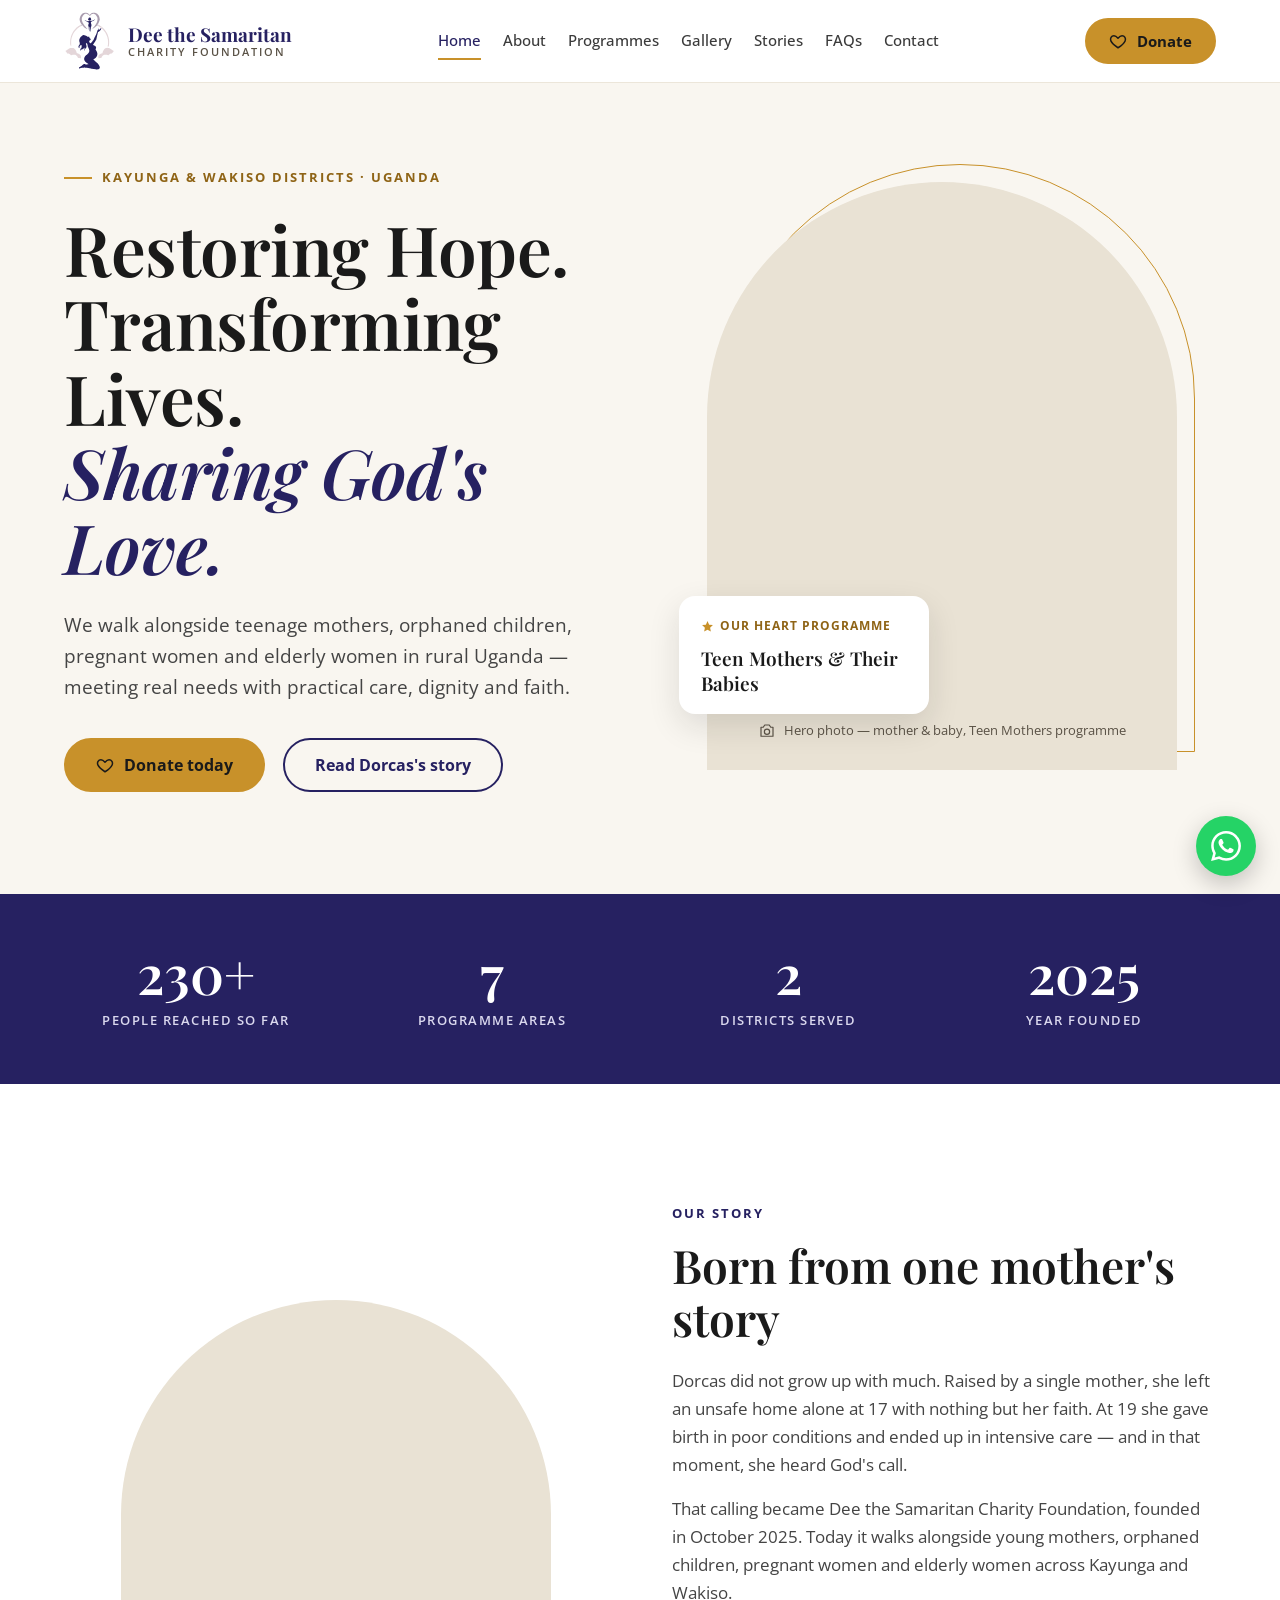
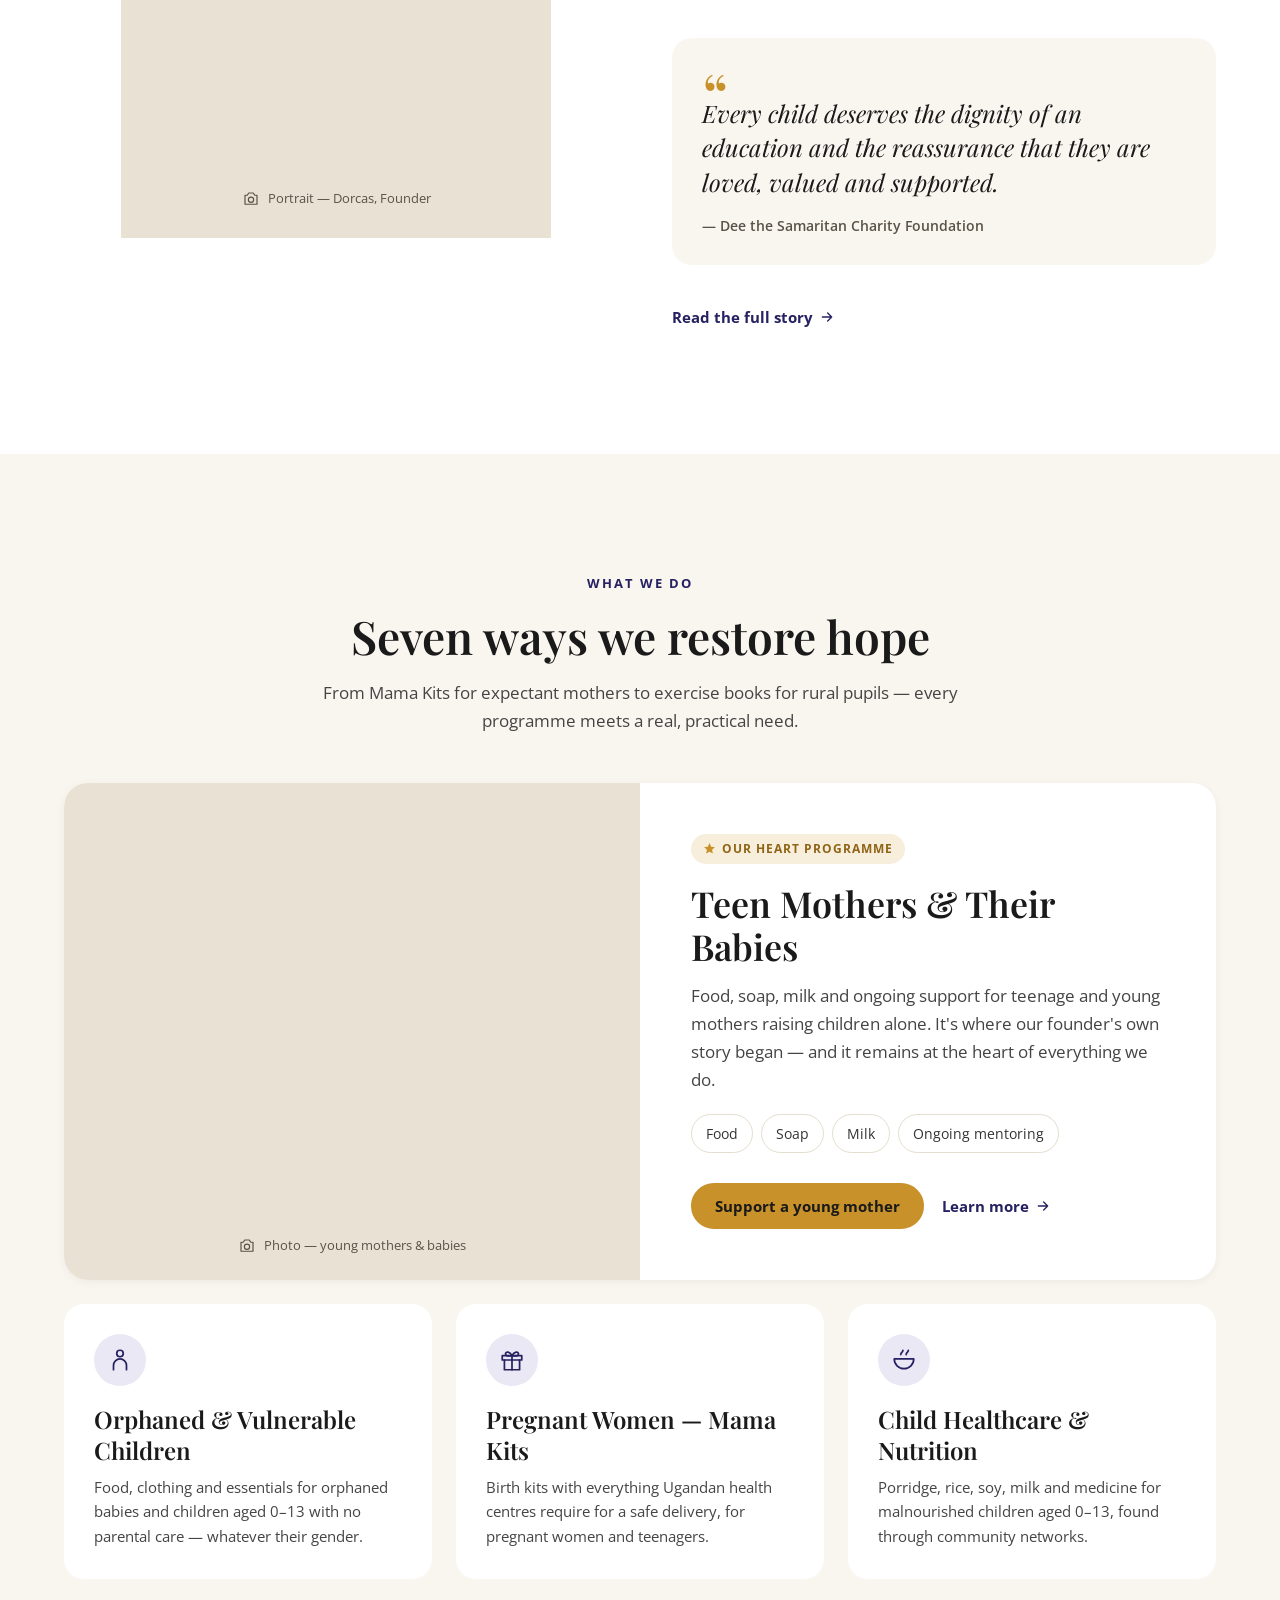
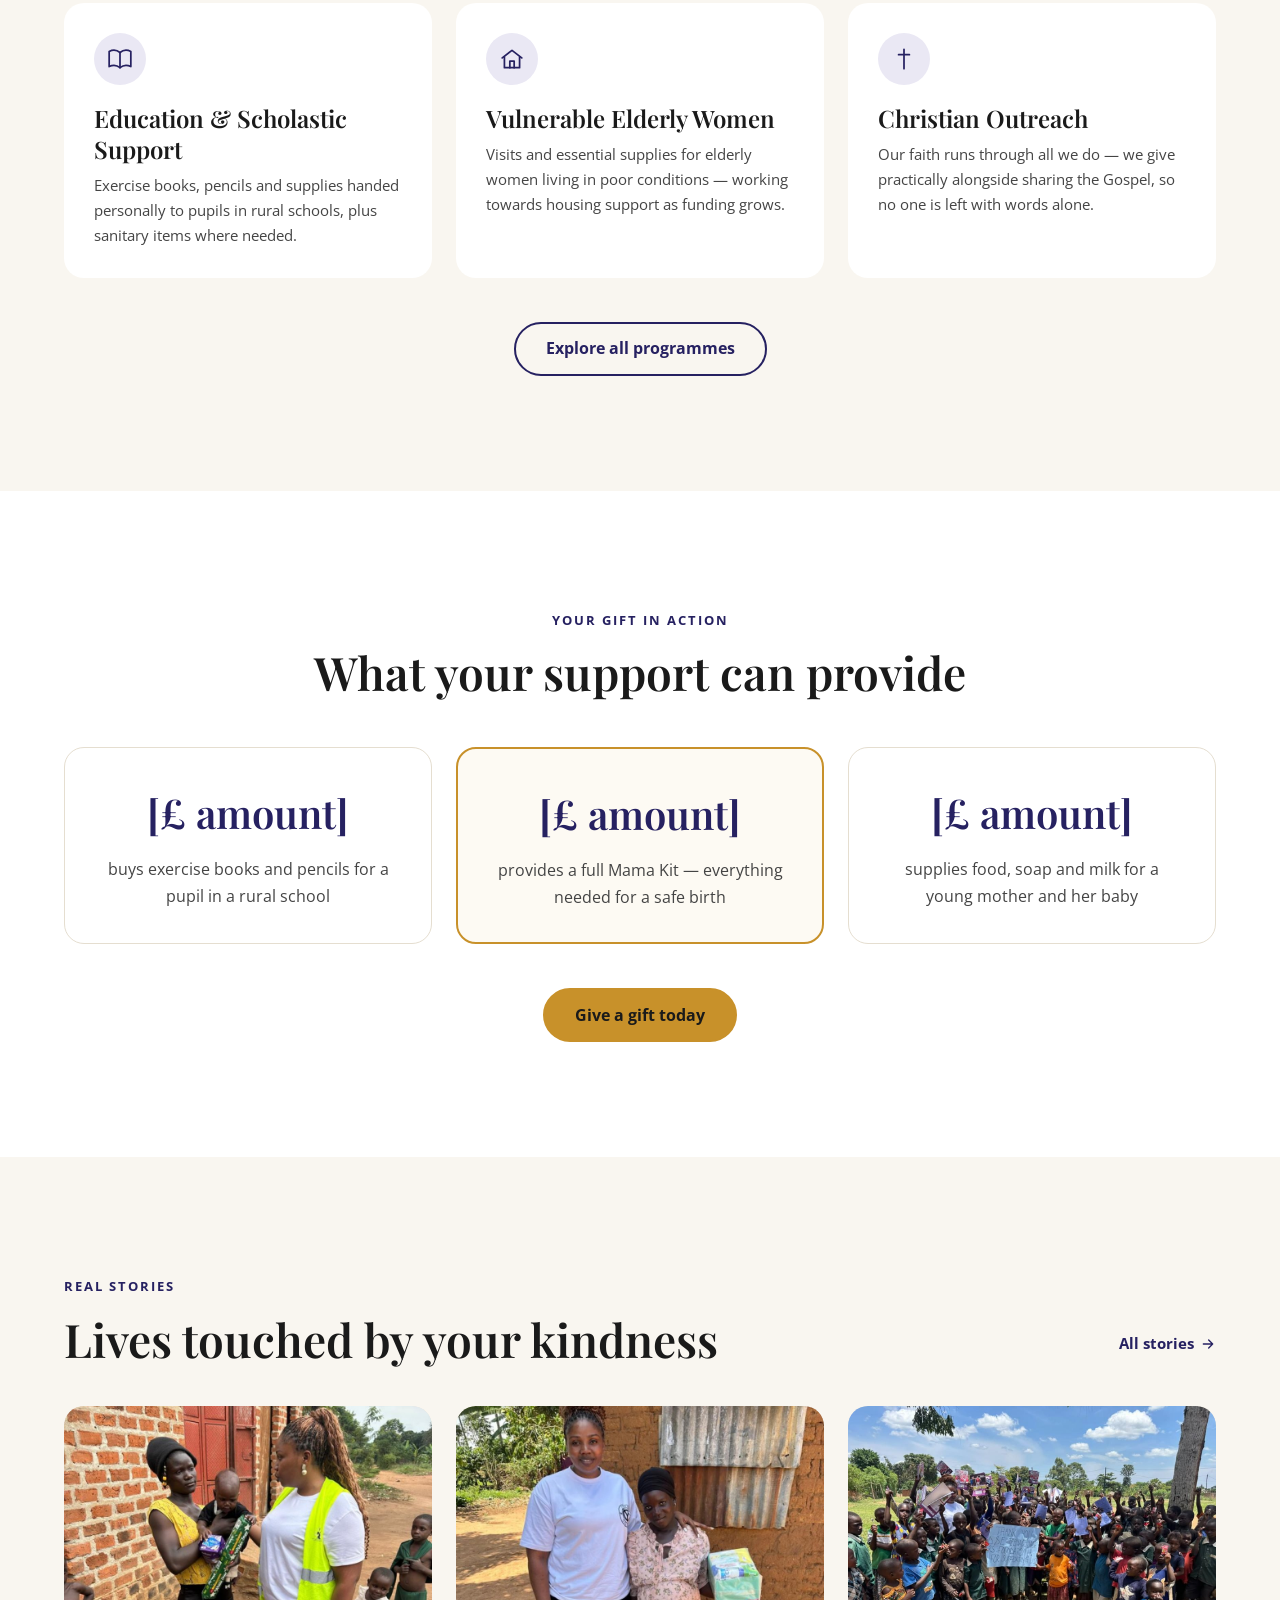
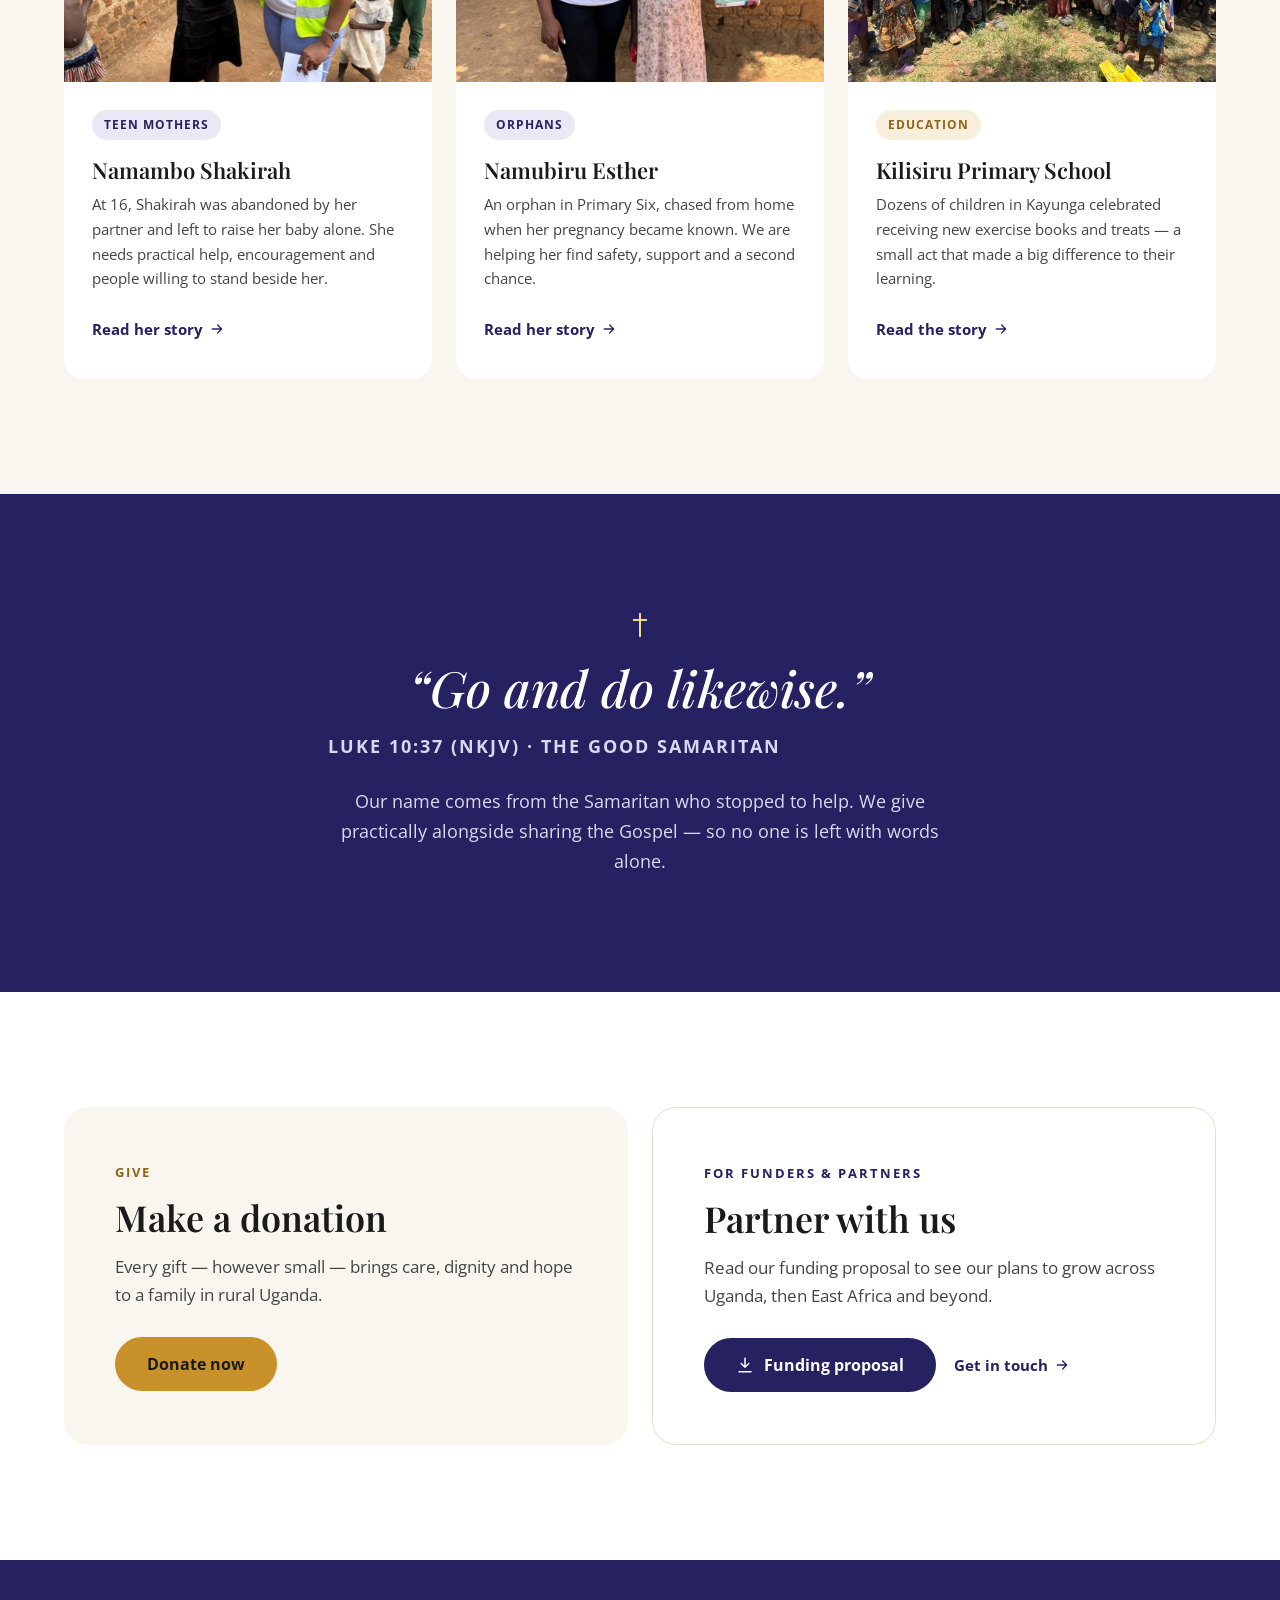
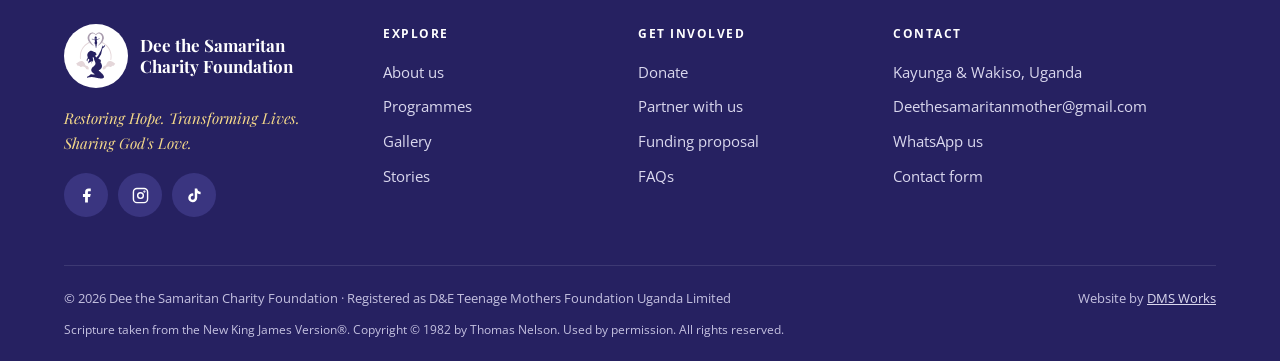
==== commit 89071d39: "Add full stories and photos for Shakirah, Esther, Malita Isha and Kilisiru Stories page: full appeal" ====
--- a/index.html
+++ b/index.html
@@ -219,16 +219,16 @@
         </div>
         <div class="grid">
           <article class="story-card reveal">
-            <div class="photo photo--landscape" role="img" aria-label="Photo placeholder: Namambo Shakirah"><span class="photo__label"><svg viewBox="0 0 24 24" fill="none" stroke="currentColor" stroke-width="1.6" stroke-linecap="round" stroke-linejoin="round" aria-hidden="true"><path d="M4 7h3l2-3h6l2 3h3v12H4z"/><circle cx="12" cy="13" r="3.5"/></svg>Namambo Shakirah</span></div>
+            <div class="photo photo--landscape"><img src="assets/images/stories/shakirah.jpg" alt="Shakirah holding her baby beside a member of the Foundation" loading="lazy" style="object-position: center 30%"></div>
             <div class="story-card__body">
               <span><span class="tag">Teen Mothers</span></span>
               <h3>Namambo Shakirah</h3>
-              <p>At 16, Shakirah was abandoned by her partner and left to raise her baby alone. The Foundation stepped in with practical support and encouragement.</p>
+              <p>At 16, Shakirah was abandoned by her partner and left to raise her baby alone. She needs practical help, encouragement and people willing to stand beside her.</p>
               <a href="testimonials.html#shakirah" class="link-arrow">Read her story <svg viewBox="0 0 24 24" fill="none" stroke="currentColor" stroke-width="2" stroke-linecap="round" stroke-linejoin="round" aria-hidden="true"><path d="M5 12h14M13 6l6 6-6 6"/></svg></a>
             </div>
           </article>
           <article class="story-card reveal">
-            <div class="photo photo--landscape" role="img" aria-label="Photo placeholder: Namubiru Esther"><span class="photo__label"><svg viewBox="0 0 24 24" fill="none" stroke="currentColor" stroke-width="1.6" stroke-linecap="round" stroke-linejoin="round" aria-hidden="true"><path d="M4 7h3l2-3h6l2 3h3v12H4z"/><circle cx="12" cy="13" r="3.5"/></svg>Namubiru Esther</span></div>
+            <div class="photo photo--landscape"><img src="assets/images/stories/esther.jpg" alt="Esther standing with a member of the Foundation outside a mud-brick house" loading="lazy" style="object-position: center 30%"></div>
             <div class="story-card__body">
               <span><span class="tag">Orphans</span></span>
               <h3>Namubiru Esther</h3>
@@ -237,7 +237,7 @@
             </div>
           </article>
           <article class="story-card reveal">
-            <div class="photo photo--landscape" role="img" aria-label="Photo placeholder: Kilisiru Primary School"><span class="photo__label"><svg viewBox="0 0 24 24" fill="none" stroke="currentColor" stroke-width="1.6" stroke-linecap="round" stroke-linejoin="round" aria-hidden="true"><path d="M4 7h3l2-3h6l2 3h3v12H4z"/><circle cx="12" cy="13" r="3.5"/></svg>Kilisiru Primary School</span></div>
+            <div class="photo photo--landscape"><img src="assets/images/stories/kilisiru.jpg" alt="Pupils of Kilisiru Primary School celebrating with their new exercise books" loading="lazy" style="object-position: center"></div>
             <div class="story-card__body">
               <span><span class="tag tag--gold">Education</span></span>
               <h3>Kilisiru Primary School</h3>
--- a/css/style.css
+++ b/css/style.css
@@ -291,7 +291,7 @@
 .arch-frame--left::before { transform: translate(-18px, -18px); }
 .arch-frame .photo { z-index: 1; }
 
-.founder-caption { margin-top: 72px; text-align: center; }
+.founder-caption { margin-top: 28px; text-align: center; }
 .founder-caption__name { font-family: var(--font-heading); font-size: 22px; font-weight: 600; color: var(--charcoal); }
 .founder-caption__role { font-size: 14px; color: var(--text-muted); margin-top: 2px; }
 
@@ -586,7 +586,7 @@
   .hero__badge { left: 0; bottom: 24px; }
   .arch-frame::before { transform: translate(10px, -10px); }
   .arch-frame--left::before { transform: translate(-10px, -10px); }
-  .founder-caption { margin-top: 48px; }
+  .founder-caption { margin-top: 24px; }
   .btn-row .btn { flex: 1 1 100%; }
   .stats__grid { grid-template-columns: repeat(2, minmax(0, 1fr)); gap: 24px; }
   .stat__number { font-size: 40px; }
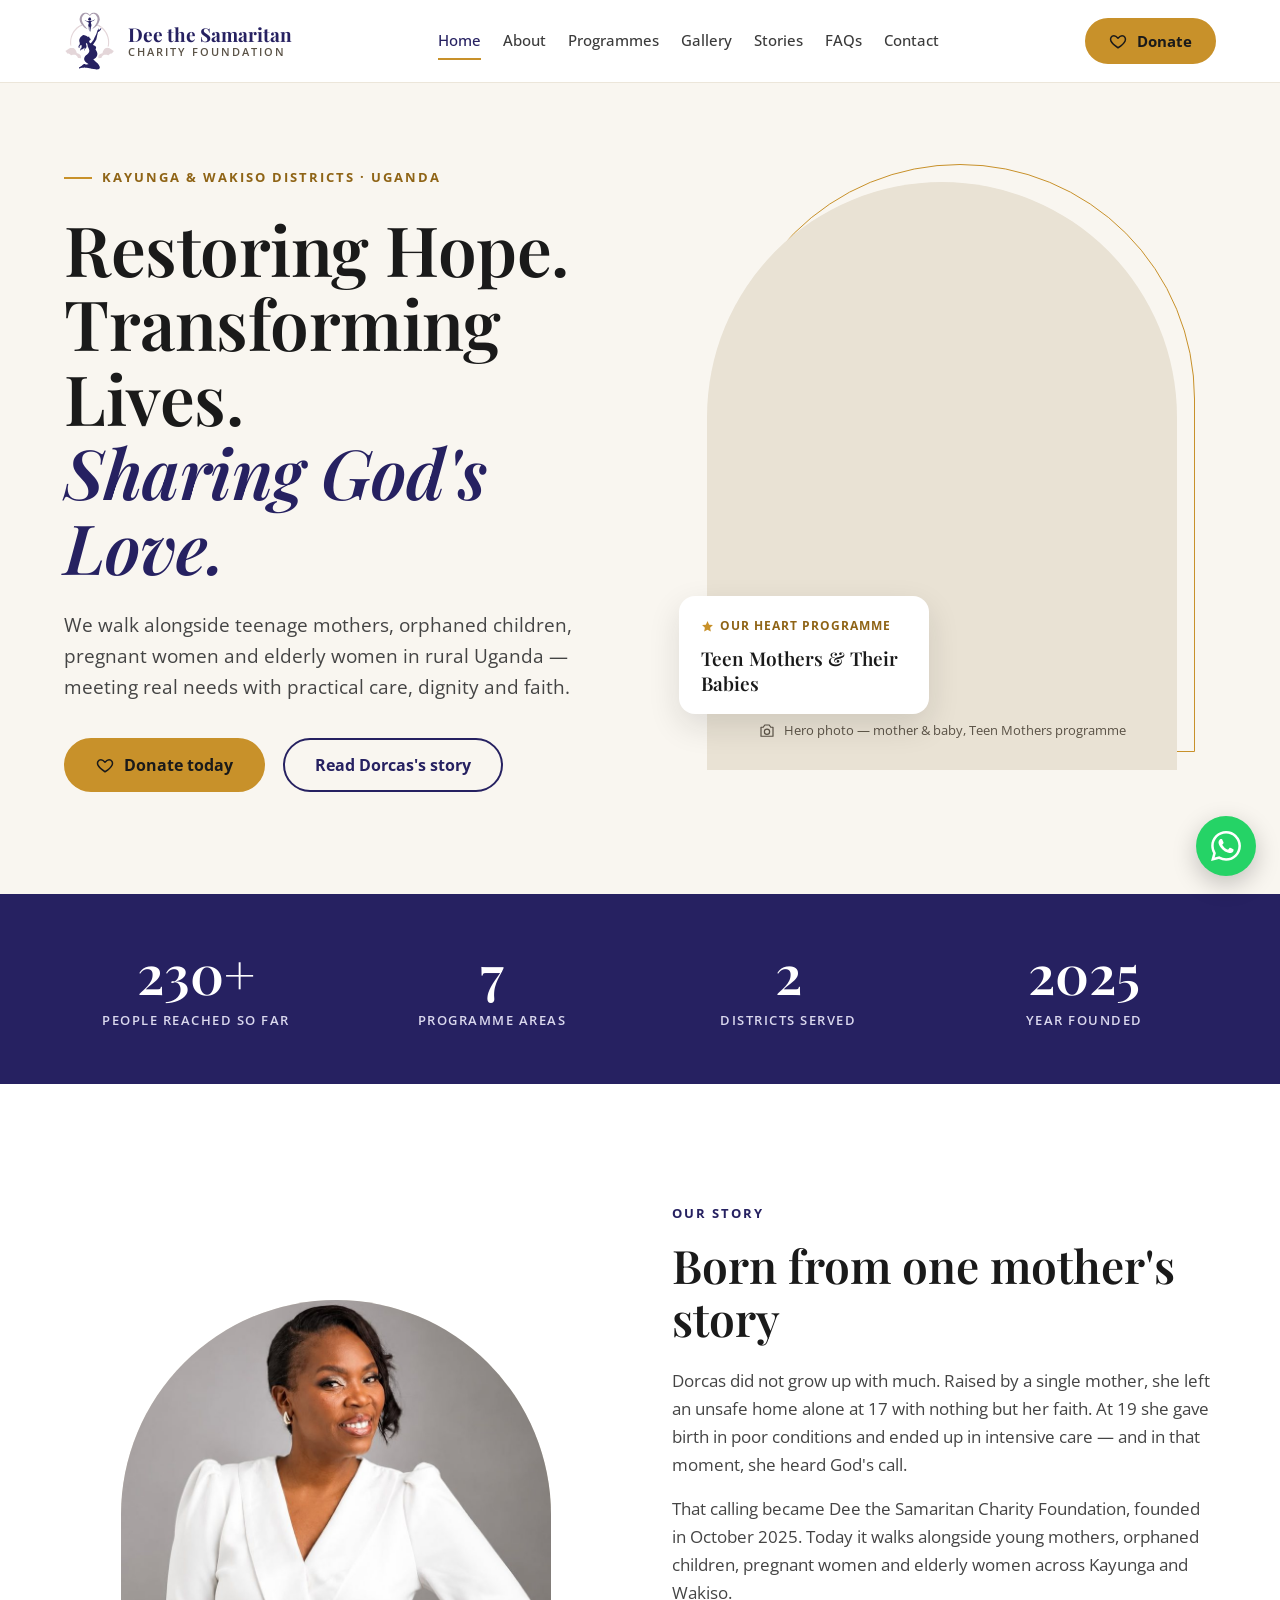
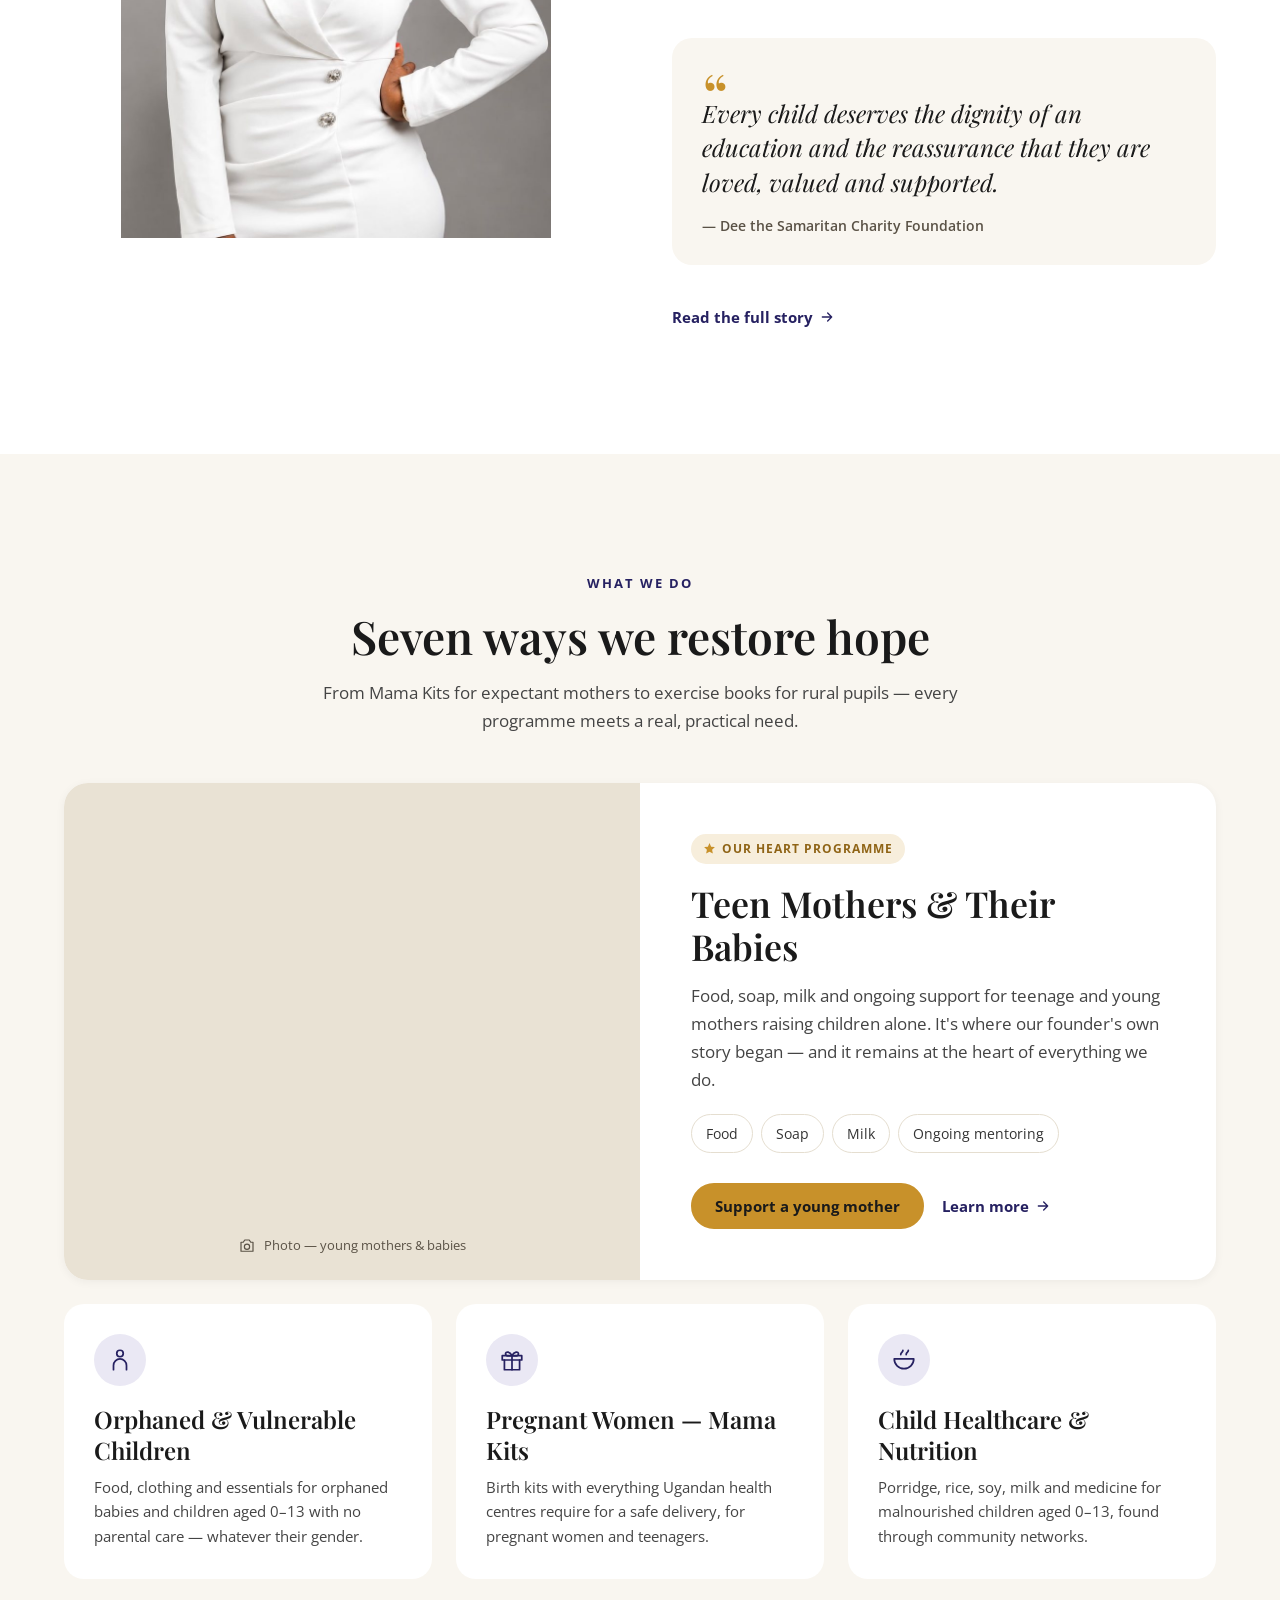
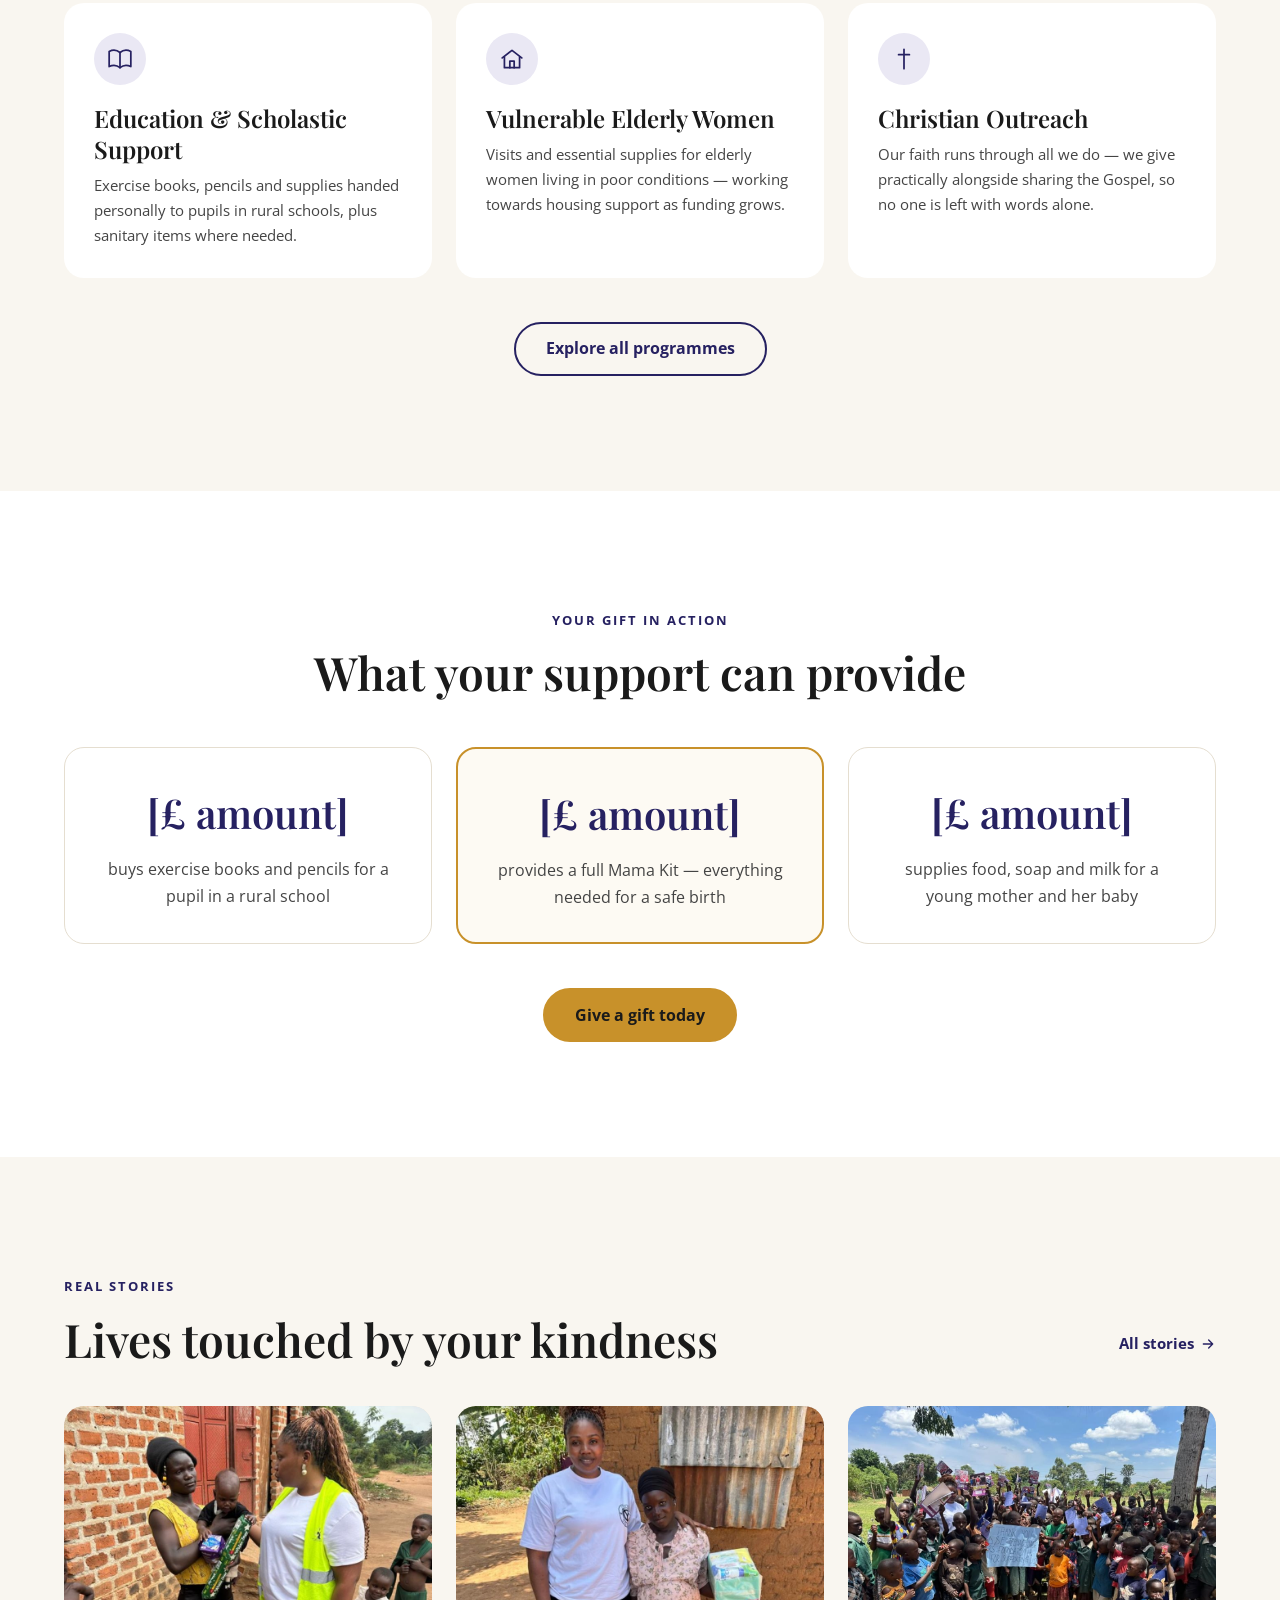
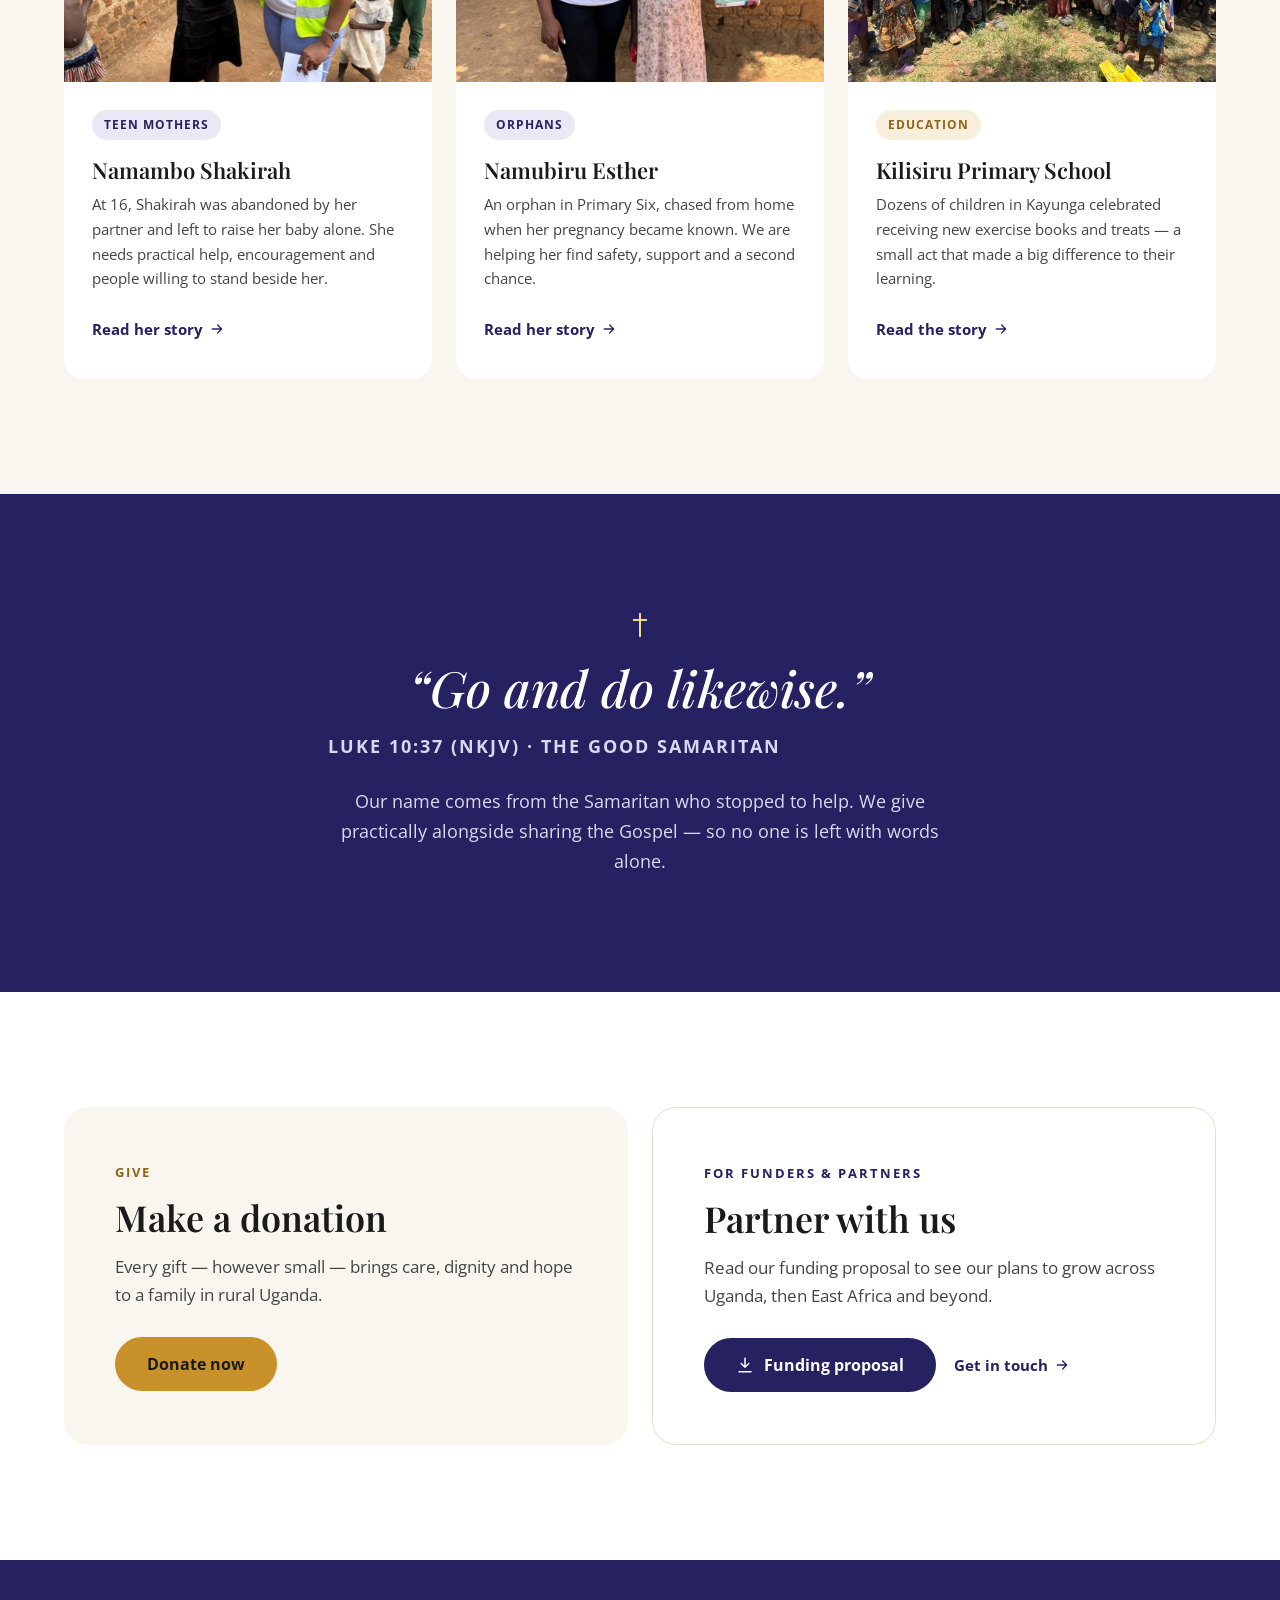
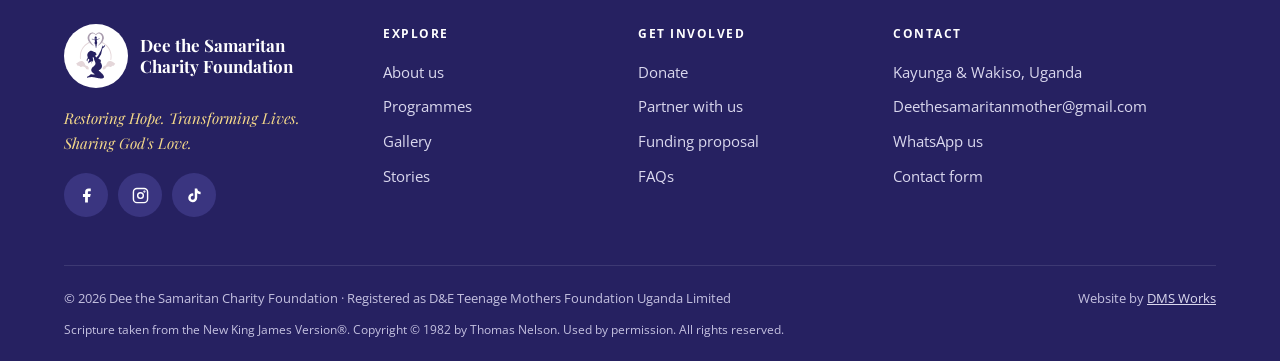
==== commit 116fca62: "Add Dorcas's portrait (About founder photo, team card, home Our story) Co-Authored-By: Claude Opus 5" ====
--- a/index.html
+++ b/index.html
@@ -109,7 +109,7 @@
     <section class="section">
       <div class="container split">
         <div class="split__media reveal">
-          <div class="photo photo--arch" style="max-width: 430px" role="img" aria-label="Photo placeholder: Portrait — Dorcas, Founder"><span class="photo__label"><svg viewBox="0 0 24 24" fill="none" stroke="currentColor" stroke-width="1.6" stroke-linecap="round" stroke-linejoin="round" aria-hidden="true"><path d="M4 7h3l2-3h6l2 3h3v12H4z"/><circle cx="12" cy="13" r="3.5"/></svg>Portrait — Dorcas, Founder</span></div>
+          <div class="photo photo--arch" style="max-width: 430px"><img src="assets/images/team/dorcas.jpg" alt="Dorcas, founder of Dee the Samaritan Charity Foundation" loading="lazy" style="object-position: center top"></div>
         </div>
         <div class="split__text">
           <span class="eyebrow">Our story</span>
--- a/css/style.css
+++ b/css/style.css
@@ -294,6 +294,10 @@
 .founder-caption { margin-top: 28px; text-align: center; }
 .founder-caption__name { font-family: var(--font-heading); font-size: 22px; font-weight: 600; color: var(--charcoal); }
 .founder-caption__role { font-size: 14px; color: var(--text-muted); margin-top: 2px; }
+
+.photo-figure { width: 100%; max-width: 420px; margin: 0; }
+.photo-credit { margin-top: 26px; font-size: 13px; line-height: 1.5; color: var(--text-muted); text-align: center; }
+.photo-credit a { color: var(--brand); font-weight: 600; text-decoration: underline; text-underline-offset: 2px; }
 
 /* ── STATS BAND ───────────────────────────────────────────── */
 .stats { background: var(--brand); color: var(--white); padding: 52px 0; }
@@ -424,6 +428,8 @@
 .team-member { text-align: center; }
 .team-member__name { font-family: var(--font-heading); font-size: 22px; font-weight: 600; margin-top: 18px; }
 .team-member__role { font-size: 14px; color: var(--text-muted); }
+.team-member__bio { font-size: 15px; max-width: 320px; margin: 12px auto 0; }
+#team, #foc { scroll-margin-top: 110px; }
 
 /* Map */
 .map-placeholder {
